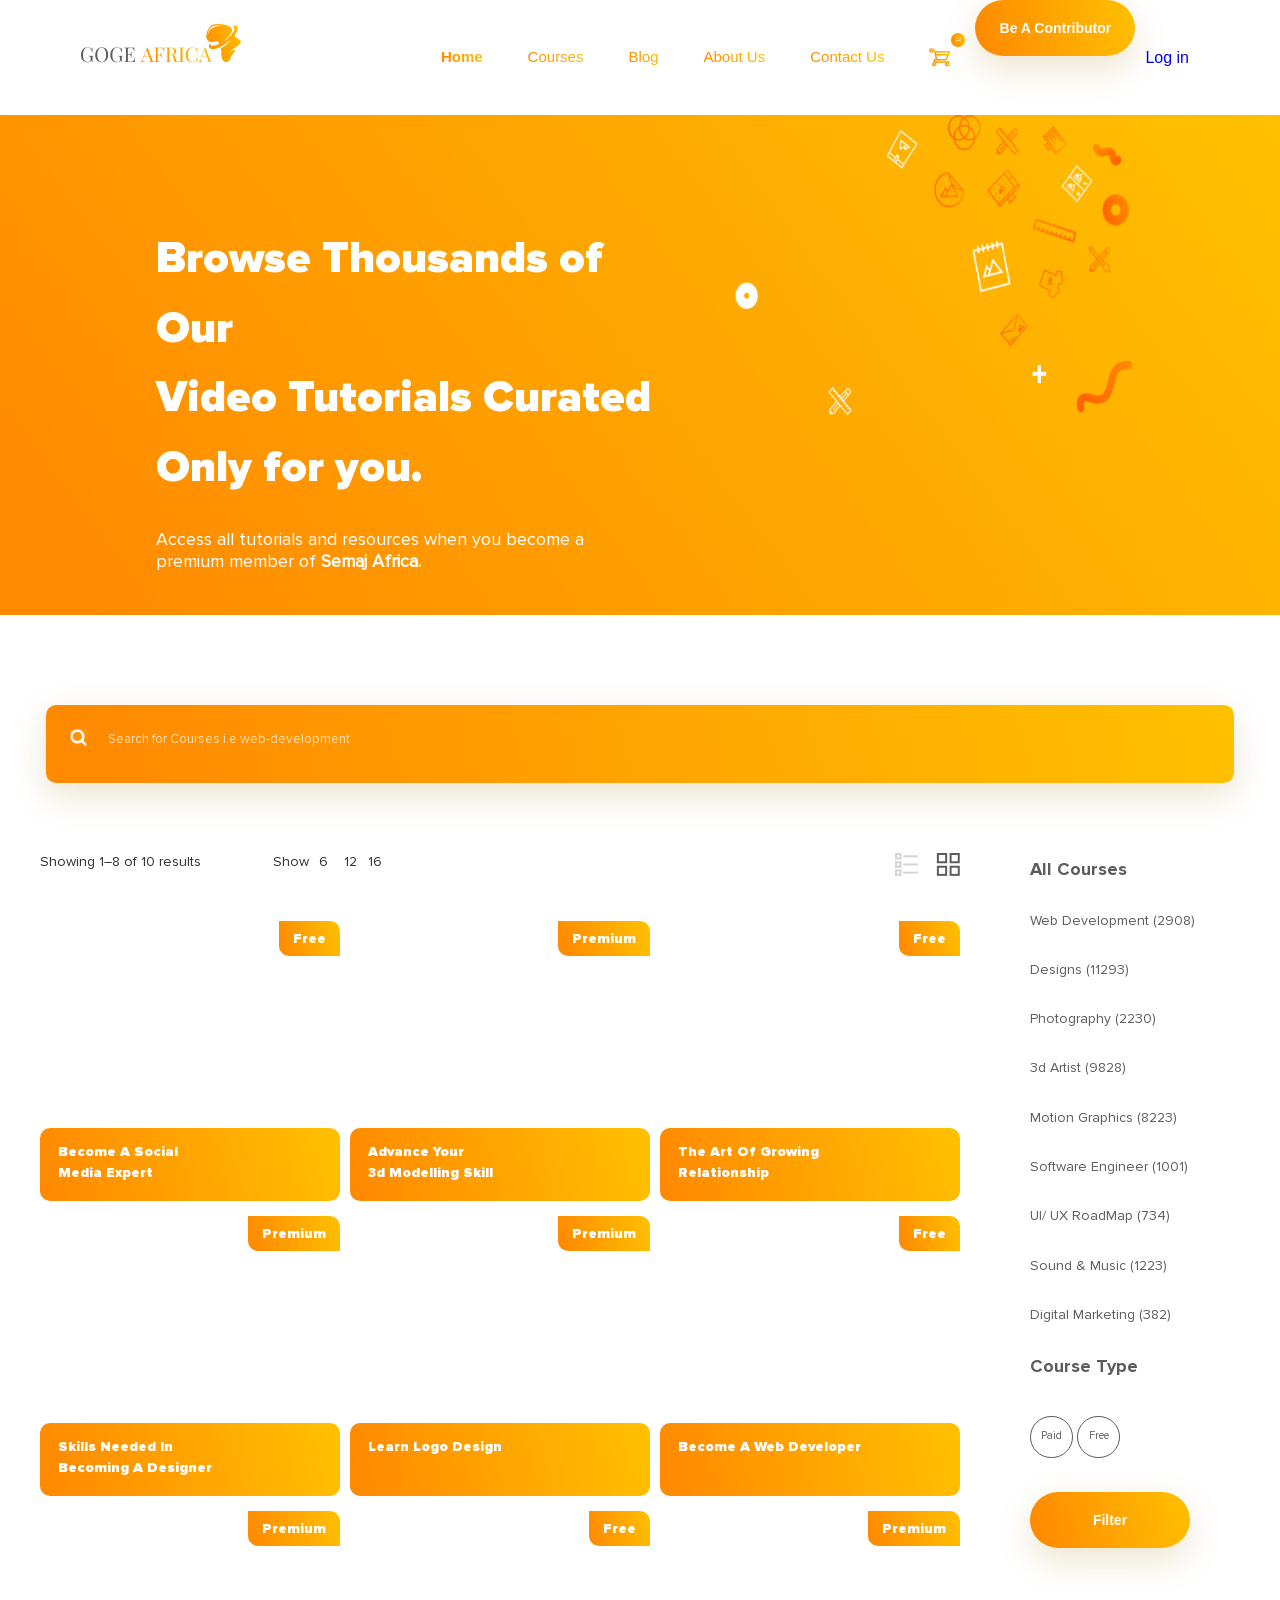
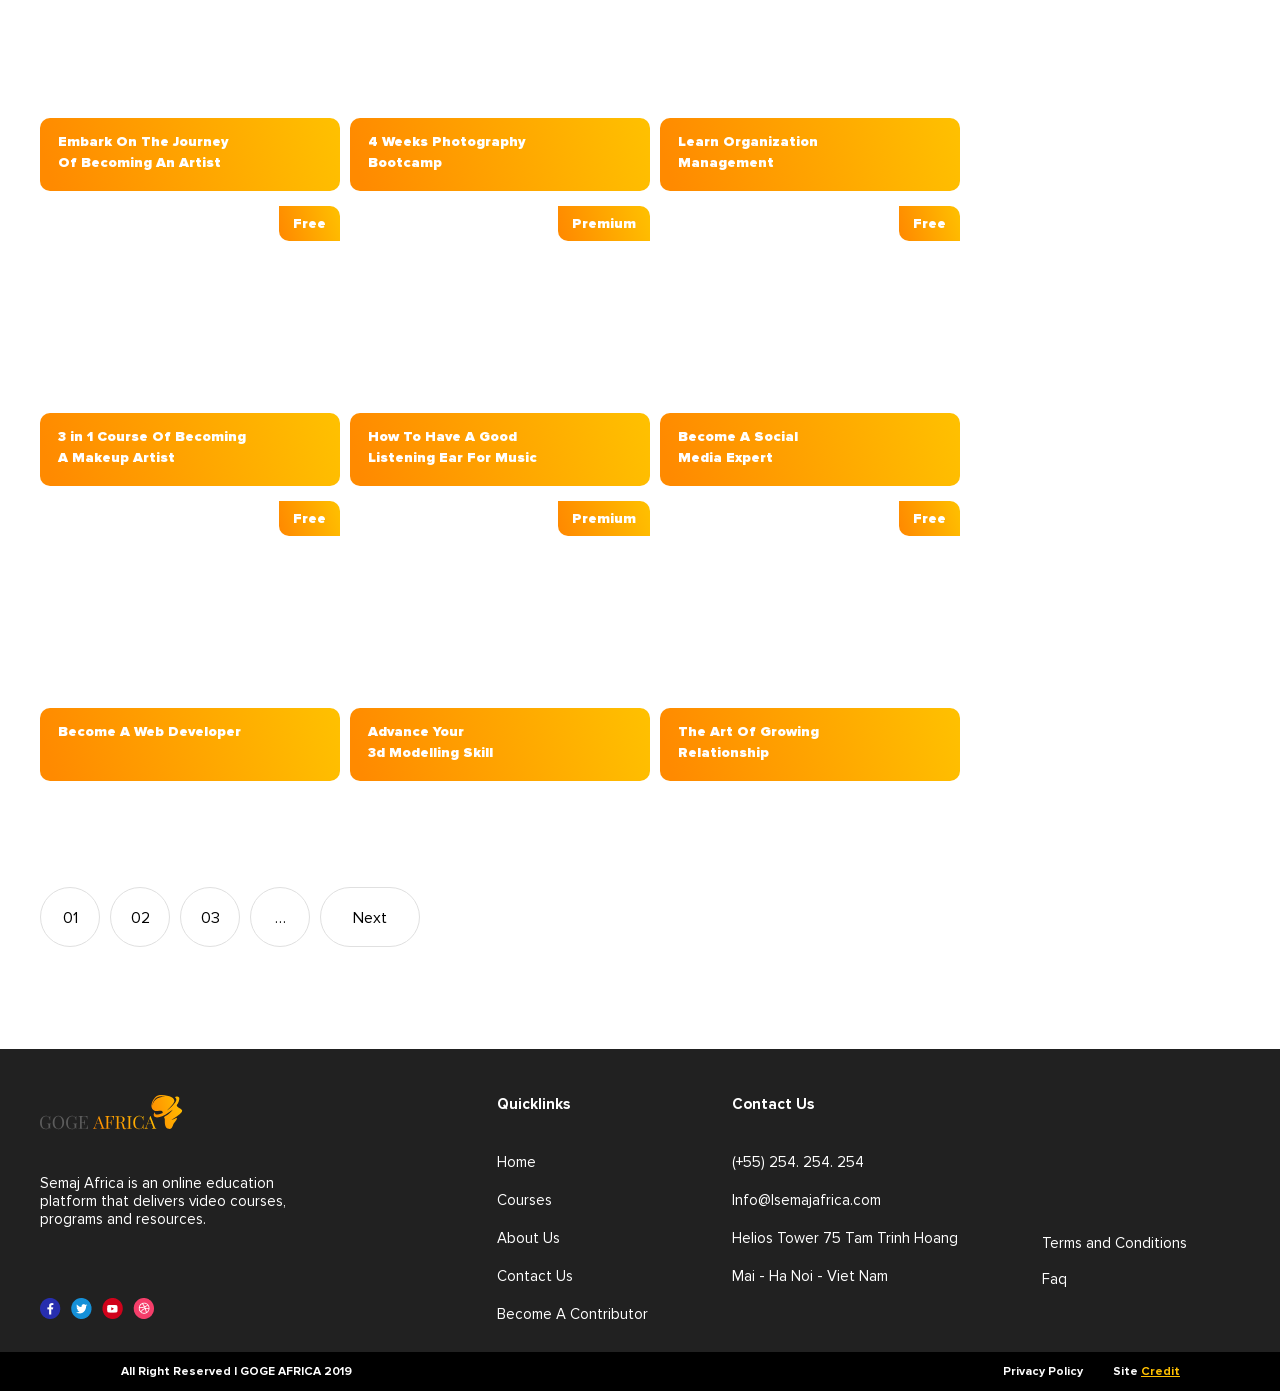
==== index.html @ d9d8ab7c "first commit" ====
<!doctype html>
<html lang="en">
    <head>
        <meta charset="UTF-8" />
        <meta name="viewport" content="width=device-width, initial-scale=1.0" />
        <link rel="stylesheet" href="./styles/style.css" />
        <title>Курсы</title>
    </head>

    <body>
        <header class="header">
            <div class="container">
                <div class="header__inner">
                    <a href="#" class="header__logo">
                        <img src="./img/logo.png" alt="logo" />
                    </a>
                    <div class="header__inner-content">
                        <nav class="nav">
                            <ul class="header__nav">
                                <li class="header__nav-link">
                                    <a target="_blank" href="./Home.html"
                                        >Home</a
                                    >
                                </li>
                                <li class="header__nav-link">
                                    <a target="_blank" href="./Courses.html"
                                        >Courses</a
                                    >
                                </li>
                                <li class="header__nav-link">
                                    <a target="_blank" href="./Blog.html"
                                        >Blog</a
                                    >
                                </li>
                                <li class="header__nav-link">
                                    <a target="_blank" href="./AboutUs.html"
                                        >About Us</a
                                    >
                                </li>
                                <li class="header__nav-link">
                                    <a target="_blank" href="./ContactUs.html"
                                        >Contact Us</a
                                    >
                                </li>
                                <li class="header__nav-link num">
                                    <a target="_blank" href="#"
                                        ><img
                                            src="./img/basket.png"
                                            alt="basket"
                                    /></a>
                                </li>
                            </ul>
                        </nav>
                        <div class="header__inner-content-btns">
                            <button>Be A Contributor</button>
                            <a class="btn" href="./Login.html">Log in</a>
                        </div>
                    </div>
                </div>
            </div>
        </header>

        <main>
            <div class="promo">
                <img src="./img/promo-bg.png" alt="promo" />
                <div class="container">
                    <div class="promo__inner">
                        <h1 class="promo__title">
                            Browse Thousands of Our <br />
                            Video Tutorials Curated <br />
                            Only for you.
                        </h1>
                        <p class="promo__subtitle">
                            Access all tutorials and resources when you become a
                            <br />
                            premium member of <b>Semaj Africa.</b>
                        </p>
                    </div>
                </div>
            </div>

            <div class="form__out">
                <form class="form" action="">
                    <div class="container">
                        <div class="form-inner">
                            <label for="inputField">
                                <input
                                    class="input"
                                    type="text"
                                    name="inputField"
                                    id="inputField"
                                    placeholder="Search for Courses i.e web-development"
                                />
                            </label>
                        </div>
                    </div>
                </form>
            </div>

            <div class="container">
                <div class="wrapper">
                    <div class="wrapper-content">
                        <div class="link-page">
                            <div class="link-page-info">
                                Showing 1–8 of 10 results
                            </div>
                            <div class="link-page-pages">
                                <div>Show</div>
                                <div>6</div>
                                <div>12</div>
                                <div>16</div>
                            </div>
                            <div class="link-page-column">
                                <a href="#"
                                    ><img
                                        src="./img/bullet-list-row.png"
                                        alt="list"
                                /></a>
                                <a href="#"
                                    ><img
                                        src="./img/grid-interface-col.png"
                                        alt="list"
                                /></a>
                            </div>
                        </div>

                        <div class="cards">
                            <div class="card">
                                <div class="card-img"></div>
                                <div class="free">Free</div>
                                <div class="card-title">
                                    Become A Social <br />
                                    Media Expert
                                </div>
                            </div>
                            <div class="card">
                                <div class="card-img"></div>
                                <div class="free">Premium</div>
                                <div class="card-title">
                                    Advance Your <br />
                                    3d Modelling Skill
                                </div>
                            </div>
                            <div class="card">
                                <div class="card-img"></div>
                                <div class="free">Free</div>
                                <div class="card-title">
                                    The Art Of Growing <br />
                                    Relationship
                                </div>
                            </div>

                            <div class="card">
                                <div class="card-img"></div>
                                <div class="free">Premium</div>
                                <div class="card-title">
                                    Skills Needed In <br />
                                    Becoming A Designer
                                </div>
                            </div>
                            <div class="card">
                                <div class="card-img"></div>
                                <div class="free">Premium</div>
                                <div class="card-title">Learn Logo Design</div>
                            </div>
                            <div class="card">
                                <div class="card-img"></div>
                                <div class="free">Free</div>
                                <div class="card-title">
                                    Become A Web Developer
                                </div>
                            </div>

                            <div class="card">
                                <div class="card-img"></div>
                                <div class="free">Premium</div>
                                <div class="card-title">
                                    Embark On The Journey <br />
                                    Of Becoming An Artist
                                </div>
                            </div>
                            <div class="card">
                                <div class="card-img"></div>
                                <div class="free">Free</div>
                                <div class="card-title">
                                    4 Weeks Photography <br />
                                    Bootcamp
                                </div>
                            </div>
                            <div class="card">
                                <div class="card-img"></div>
                                <div class="free">Premium</div>
                                <div class="card-title">
                                    Learn Organization <br />
                                    Management
                                </div>
                            </div>

                            <div class="card">
                                <div class="card-img"></div>
                                <div class="free">Free</div>
                                <div class="card-title">
                                    3 in 1 Course Of Becoming <br />
                                    A Makeup Artist
                                </div>
                            </div>
                            <div class="card">
                                <div class="card-img"></div>
                                <div class="free">Premium</div>
                                <div class="card-title">
                                    How To Have A Good <br />
                                    Listening Ear For Music
                                </div>
                            </div>
                            <div class="card">
                                <div class="card-img"></div>
                                <div class="free">Free</div>
                                <div class="card-title">
                                    Become A Social <br />
                                    Media Expert
                                </div>
                            </div>

                            <div class="card">
                                <div class="card-img"></div>
                                <div class="free">Free</div>
                                <div class="card-title">
                                    Become A Web Developer
                                </div>
                            </div>
                            <div class="card">
                                <div class="card-img"></div>
                                <div class="free">Premium</div>
                                <div class="card-title">
                                    Advance Your <br />
                                    3d Modelling Skill
                                </div>
                            </div>
                            <div class="card">
                                <div class="card-img"></div>
                                <div class="free">Free</div>
                                <div class="card-title">
                                    The Art Of Growing <br />
                                    Relationship
                                </div>
                            </div>
                        </div>
                        <div class="pagination">
                            <button class="pagination-btn">01</button>
                            <button class="pagination-btn">02</button>
                            <button class="pagination-btn">03</button>
                            <button class="pagination-btn">…</button>
                            <button class="pagination-btn">Next</button>
                        </div>
                    </div>

                    <div class="aside">
                        <div class="aside__text">All Courses</div>
                        <a href="#" class="aside__text"
                            >Web Development (2908)</a
                        >
                        <a href="#" class="aside__text">Designs (11293)</a>
                        <a href="#" class="aside__text">Photography (2230)</a>
                        <a href="#" class="aside__text">3d Artist (9828)</a>
                        <a href="#" class="aside__text"
                            >Motion Graphics (8223)</a
                        >
                        <a href="#" class="aside__text"
                            >Software Engineer (1001)</a
                        >
                        <a href="#" class="aside__text">UI/ UX RoadMap (734)</a>
                        <a href="#" class="aside__text">Sound & Music (1223)</a>
                        <a href="#" class="aside__text"
                            >Digital Marketing (382)</a
                        >
                        <div class="aside__text">Course Type</div>
                        <div class="aside__text">
                            <button>Paid</button>
                            <button>Free</button>
                        </div>
                        <div class="aside__text">
                            <button>Filter</button>
                        </div>
                    </div>
                </div>
            </div>
        </main>

        <footer class="footer">
            <div class="container">
                <div class="footer__inner">
                    <ul class="footer__col">
                        <li>
                            <a href="#"
                                ><img src="./img/Logo.svg" alt="logo"
                            /></a>
                        </li>
                        <li>
                            <p>
                                Semaj Africa is an online education platform
                                that delivers video courses, programs and
                                resources.
                            </p>
                        </li>
                        <li class="footer__media">
                            <a href="#"
                                ><img src="./img/facebook.png" alt="facebook"
                            /></a>
                            <a href="#"
                                ><img src="./img/twitter.png" alt="twitter"
                            /></a>
                            <a href="#"
                                ><img src="./img/youtube.png" alt="youtube"
                            /></a>
                            <a href="#"
                                ><img src="./img/browser.png" alt="browser"
                            /></a>
                        </li>
                    </ul>

                    <ul class="footer__col">
                        <li>Quicklinks</li>
                        <li><a href="#">Home</a></li>
                        <li><a href="#">Courses</a></li>
                        <li><a href="#">About Us</a></li>
                        <li><a href="#">Contact Us</a></li>
                        <li><a href="#">Become A Contributor</a></li>
                    </ul>
                    <ul class="footer__col">
                        <li>Contact Us</li>
                        <li>
                            <a href="tel:+55254254254">(+55) 254. 254. 254</a>
                        </li>
                        <li>
                            <a href="mailto:Info@lsemajafrica.com"
                                >Info@lsemajafrica.com</a
                            >
                        </li>
                        <li><a href="#">Helios Tower 75 Tam Trinh Hoang</a></li>
                        <li><a href="#">Mai - Ha Noi - Viet Nam</a></li>
                    </ul>
                    <ul class="footer__col">
                        <a href="#">Terms and Conditions</a>
                        <br />
                        <a href="#">Faq</a>
                    </ul>
                </div>
            </div>
        </footer>
        <div class="footer__down">
            <div class="container">
                <div class="footer__down-inner">
                    <p>All Right Reserved | GOGE AFRICA 2019</p>
                    <div class="footer__down-right">
                        <p>Privacy Policy</p>
                        <p>Site <span>Credit</span></p>
                    </div>
                </div>
            </div>
        </div>
    </body>
</html>
---- styles/style.css ----
@font-face {
  font-family: ProximaNova-Black;
  src: url("../font/ProximaNova-Black.ttf");
}
@font-face {
  font-family: ProximaNova-Blacklt;
  src: url("../font/ProximaNova-Blacklt.ttf");
}
@font-face {
  font-family: ProximaNova-Bold;
  src: url("../font/ProximaNova-Bold.ttf");
}
@font-face {
  font-family: ProximaNova-Boldlt;
  src: url("../font/ProximaNova-Boldlt.ttf");
}
@font-face {
  font-family: ProximaNova-Extrabld;
  src: url("../font/ProximaNova-Extrabld.ttf");
}
@font-face {
  font-family: ProximaNova-Extrabldlt;
  src: url("../font/ProximaNova-Extrabldlt.ttf");
}
@font-face {
  font-family: ProximaNova-Light;
  src: url("../font/ProximaNova-Light.ttf");
}
@font-face {
  font-family: ProximaNova-Lightlt;
  src: url("../font/ProximaNova-Lightlt.ttf");
}
@font-face {
  font-family: ProximaNova-Regular;
  src: url("../font/ProximaNova-Regular.ttf");
}
@font-face {
  font-family: ProximaNova-Regularlt;
  src: url("../font/ProximaNova-Regularlt.ttf");
}
@font-face {
  font-family: ProximaNova-Semibold;
  src: url("../font/ProximaNova-Semibold.ttf");
}
@font-face {
  font-family: ProximaNova-Semiboldlt;
  src: url("../font/ProximaNova-Semiboldlt.ttf");
}
@font-face {
  font-family: ProximaNovaT-Thin;
  src: url("../font/ProximaNovaT-Thin.ttf");
}
@font-face {
  font-family: ProximaNovaT-Thinlt;
  src: url("../font/ProximaNova-Thinlt.ttf");
}
* {
  box-sizing: border-box;
  text-decoration: none;
  list-style: none;
  margin: 0;
  padding: 0;
}

button {
  padding: 0;
  border: none;
  font: inherit;
  color: inherit;
  background-color: transparent;
  cursor: pointer;
}

.container {
  max-width: 1200px;
  margin: 0 auto;
}

.auth-page {
  font-family: ProximaNova-Regular, Arial, sans-serif;
  min-height: 100vh;
  display: grid;
  place-items: center;
  padding: 48px 16px;
  background: linear-gradient(180deg, rgba(255, 192, 0, 0.1), rgba(255, 138, 0, 0.06));
}

.auth-card {
  width: 100%;
  max-width: 420px;
  background: #fff;
  border-radius: 18px;
  padding: 26px 24px 22px;
  border: 1px solid rgba(17, 24, 39, 0.08);
  box-shadow: 0 18px 55px rgba(0, 0, 0, 0.1);
  position: relative;
  overflow: hidden;
}
.auth-card::before {
  content: "";
  position: absolute;
  left: 0;
  top: 0;
  width: 100%;
  height: 6px;
  background: linear-gradient(254deg, #FFC000 1.55%, #FF8A00 95.8%);
}

.auth-brand {
  display: inline-flex;
  margin-bottom: 14px;
}
.auth-brand img {
  height: 34px;
  width: auto;
}

.auth-title {
  font-family: ProximaNova-Black, Arial, sans-serif;
  margin: 0 0 6px;
  font-size: 26px;
  font-weight: 800;
  color: #111827;
}

.auth-subtitle {
  margin: 0 0 18px;
  font-size: 14px;
  line-height: 1.5;
  color: rgba(17, 24, 39, 0.72);
}

.auth-form {
  display: flex;
  flex-direction: column;
  gap: 12px;
}

.auth-label {
  font-family: ProximaNova-Semibold, Arial, sans-serif;
  display: flex;
  flex-direction: column;
  gap: 6px;
  font-size: 13px;
  font-weight: 700;
  color: #111827;
}

.auth-input {
  height: 44px;
  border-radius: 12px;
  border: 1px solid rgba(17, 24, 39, 0.14);
  padding: 0 14px;
  font-size: 14px;
  outline: none;
  background: #fff;
  transition: box-shadow 0.2s ease, border-color 0.2s ease;
}
.auth-input:focus {
  border-color: rgba(255, 138, 0, 0.65);
  box-shadow: 0 0 0 4px rgba(255, 138, 0, 0.18);
}

.auth-row {
  display: flex;
  justify-content: space-between;
  align-items: center;
  gap: 12px;
  margin-top: 2px;
}

.auth-check {
  display: inline-flex;
  align-items: center;
  gap: 10px;
  font-size: 13px;
  font-weight: 600;
  color: rgba(17, 24, 39, 0.75);
}
.auth-check input {
  width: 16px;
  height: 16px;
  accent-color: #FF8A00;
}

.auth-check--stack {
  align-items: flex-start;
}

.auth-link {
  color: #FF8A00;
  text-decoration: none;
  font-weight: 800;
}
.auth-link:hover {
  text-decoration: underline;
}

.auth-btn {
  font-family: ProximaNova-Bold, Arial, sans-serif;
  height: 44px;
  border: none;
  border-radius: 12px;
  cursor: pointer;
  font-weight: 900;
  font-size: 14px;
  color: #1a1a1a;
  background: linear-gradient(254deg, #FFC000 1.55%, #FF8A00 95.8%);
  transition: transform 0.08s ease, filter 0.2s ease, opacity 0.2s ease;
  margin-top: 6px;
}
.auth-btn:hover {
  filter: saturate(1.05);
  opacity: 0.96;
}
.auth-btn:active {
  transform: translateY(1px);
}

.auth-bottom {
  margin: 6px 0 0;
  font-size: 13px;
  color: rgba(17, 24, 39, 0.75);
}

.auth-grid {
  display: grid;
  grid-template-columns: 1fr 1fr;
  gap: 10px;
}

@media (max-width: 420px) {
  .auth-card {
    padding: 22px 18px 18px;
  }
  .auth-grid {
    grid-template-columns: 1fr;
  }
}
.header {
  font-family: Roboto, sans-serif;
  padding: 0 91px 0 81px;
  height: 115px;
  line-height: 115px;
}
.header .header__inner {
  display: flex;
  justify-content: space-between;
}

.header__inner-content {
  display: flex;
  align-items: center;
}
.header__inner-content .header__inner-content-btns {
  display: flex;
  gap: 10px;
  margin-left: 24px;
}
.header__inner-content .header__inner-content-btns button {
  font-size: 14px;
  font-weight: 700;
  color: #fff;
  width: 160px;
  height: 56px;
  line-height: 56px;
  border-radius: 100px;
  background: linear-gradient(254deg, #FFC000 1.55%, #FF8A00 95.8%);
  box-shadow: 0px 12px 35px 0px rgba(160, 121, 0, 0.2);
}

.header__nav {
  display: flex;
  gap: 45px;
}
.header__nav img {
  vertical-align: middle;
}
.header__nav .header__nav-link {
  font-family: Roboto, sans-serif;
  font-size: 15px;
  font-style: normal;
  font-weight: 400;
  line-height: normal;
  background-clip: text;
}
.header__nav .header__nav-link:first-child {
  font-weight: 700;
}
.header__nav li a {
  position: relative;
  background: linear-gradient(254deg, #FFC000 1.55%, #FF8A00 95.8%);
  background-clip: text;
  -webkit-background-clip: text;
  -webkit-text-fill-color: transparent;
}
.header__nav li a:hover::after {
  content: " ";
  position: absolute;
  top: 20px;
  left: 50%;
  transform: translate(-50%, -50%);
  width: 22px;
  height: 3px;
  border-radius: 3px;
  background: linear-gradient(254deg, #FFC000 1.55%, #FF8A00 95.8%);
}
.header__nav .num {
  position: relative;
  font-size: 5px;
  text-align: center;
  line-height: 13.538px;
  color: white;
}
.header__nav .num::after {
  background: linear-gradient(254deg, #FFC000 1.55%, #FF8A00 95.8%);
  bottom: 20px;
  position: absolute;
  content: "12";
  border-radius: 50%;
  width: 13.538px;
  height: 13.538px;
}

.promo {
  color: white;
  padding: 109px 0 0 156px;
  position: relative;
  height: 500px;
  width: 100%;
}
.promo .promo__inner {
  position: absolute;
}
.promo img {
  position: absolute;
  top: 0;
  left: 0;
  width: 100%;
  height: 100%;
}

.promo__title {
  font-family: ProximaNova-Black;
  max-width: 534px;
  font-size: 44px;
  font-style: normal;
  line-height: 158.34%;
  margin-bottom: 26px;
}

.promo__subtitle {
  font-family: ProximaNova-Regular;
  max-width: 444px;
  font-size: 18px;
  font-style: normal;
}

input::placeholder {
  color: #fff;
  opacity: 0.7;
}

.form {
  margin: 90px 0 70px 0;
  background: 254deg, #FFC000 1.55%, #FF8A00 95.8%;
}
.form .input {
  background: linear-gradient(254deg, #FFC000 1.55%, #FF8A00 95.8%);
}
.form input {
  color: #fff;
  position: relative;
  padding: 24px 0 34px 62px;
  font-family: ProximaNova-Regular;
  width: 1188px;
  height: 78px;
  border-radius: 10px;
  box-shadow: 0px 12px 35px 0px rgba(160, 121, 0, 0.2);
  border: transparent;
}

.form__out {
  text-align: center;
}

.form-inner {
  position: relative;
}
.form-inner::before {
  position: absolute;
  top: 30.2%;
  left: 2.5%;
  z-index: 2;
  content: " ";
  background-image: url("../img/search.png");
  background-repeat: no-repeat;
  background-size: cover;
  width: 17px;
  height: 17px;
}

.wrapper {
  display: grid;
  grid-template-columns: repeat(2, 1fr);
  grid-template-rows: auto;
  gap: 70px;
}
.wrapper .wrapper-content {
  max-width: 930px;
  display: grid;
  gap: 47px;
}
.wrapper .wrapper-content .link-page {
  font-family: ProximaNova-Regular;
  color: #2F2F2F;
  font-size: 14px;
  width: 100%;
  height: 21px;
  display: grid;
  grid-template-columns: 180px 120px auto;
  grid-template-rows: auto;
  gap: 53px;
}
.wrapper .wrapper-content .link-page > div:last-child {
  text-align: right;
}
.wrapper .wrapper-content .link-page .link-page-pages {
  display: grid;
  grid-template-columns: repeat(4, 1fr);
  grid-template-rows: auto;
}
.wrapper .wrapper-content .link-page .link-page-pages > div:first-child {
  margin-right: 10px;
}
.wrapper .wrapper-content .link-page .link-page-column img:last-child {
  margin-left: 14px;
}

.cards {
  display: grid;
  justify-items: center;
  grid-template-columns: repeat(3, 1fr);
  grid-template-rows: repeat(5, 1fr);
  gap: 15px 10px;
}
.cards .card {
  font-family: ProximaNova-Black;
  font-size: 14px;
  line-height: 152.344%;
  position: relative;
  width: 300px;
  height: 280px;
  color: white;
  border-radius: 10px;
}
.cards .card .card-img {
  position: absolute;
  background-image: url("https://i.pinimg.com/564x/5a/20/7e/5a207eb1e7e8e0052c6f0fdd5d8ca5d0.jpg");
  width: 100%;
  height: 100%;
  background-position: center;
  background-repeat: no-repeat;
  background-size: cover;
  border-radius: 10px;
}
.cards .card .free {
  position: absolute;
  right: 0;
  background: linear-gradient(254deg, #FFC000 1.55%, #FF8A00 95.8%);
  border-top-right-radius: 10px;
  border-bottom-left-radius: 10px;
  text-align: center;
  padding: 7px 14px;
}
.cards .card .card-title {
  position: absolute;
  bottom: 0;
  padding: 13px 18px 30px;
  border-radius: 10px;
  height: 73px;
  width: 100%;
  background: linear-gradient(254deg, #FFC000 1.55%, #FF8A00 95.8%);
}

.pagination {
  font-family: ProximaNova-Regular;
  display: grid;
  grid-template-columns: 60px 60px 60px 60px 100px;
  grid-template-rows: auto;
  gap: 10px;
  margin-top: 59px;
}
.pagination .pagination-btn {
  width: 60px;
  height: 60px;
  line-height: 60px;
  text-align: center;
  border-radius: 100px;
  border: 1px solid #E0E0E0;
  background-color: linear-gradient(254deg, #FFC000 1.55%, #FF8A00 95.8%);
}
.pagination .pagination-btn:last-child {
  width: 100px;
}
.pagination .pagination-btn:hover {
  background: linear-gradient(254deg, #FFC000 1.55%, #FF8A00 95.8%);
  color: #fff;
}

.aside {
  margin-top: 7px;
  display: grid;
  grid-template-columns: auto;
  grid-template-rows: repeat(13, fr);
  gap: 23px;
  height: 700px;
}
.aside .aside__text {
  color: #5C5C5C;
  font-family: ProximaNova-Regular;
  font-size: 14px;
  font-style: normal;
  line-height: 105.469%;
}
.aside .aside__text:nth-child(1), .aside .aside__text:nth-child(11) {
  font-family: ProximaNova-Bold;
  font-size: 18px;
}
.aside .aside__text:nth-child(11) {
  margin-bottom: 5px;
}
.aside .aside__text:nth-child(12) button {
  font-size: 11px;
  text-align: center;
  width: 43px;
  height: 42px;
  border: 1px solid #5C5C5C;
  border-radius: 100px;
}
.aside .aside__text:last-child button {
  color: #FFFEFC;
  font-family: Roboto, sans-serif;
  font-weight: 700;
  font-size: 14px;
  width: 160px;
  height: 56px;
  border-radius: 100px;
  background: linear-gradient(254deg, #FFC000 1.55%, #FF8A00 95.8%);
  box-shadow: 0px 12px 35px 0px rgba(160, 121, 0, 0.2);
}

.footer {
  margin-top: 102px;
  padding: 46px 0 29px;
  background-color: #212121;
  color: #FFF;
  font-family: ProximaNova-Regular;
  font-size: 15px;
  line-height: 175.781%;
}
.footer a {
  color: #FFF;
}
.footer .footer__inner {
  display: flex;
  gap: 84px;
}
.footer .footer__inner ul:first-child {
  margin-right: 108px;
}
.footer .footer__inner .footer__col {
  max-width: 265px;
  line-height: normal;
}
.footer .footer__inner .footer__col li:first-child {
  font-family: ProximaNova-Bold;
  margin-bottom: 40px;
}
.footer .footer__inner .footer__col li:nth-child(2), .footer .footer__inner .footer__col li:nth-child(3), .footer .footer__inner .footer__col li:nth-child(4), .footer .footer__inner .footer__col li:nth-child(5), .footer .footer__inner .footer__col li:nth-child(6) {
  margin-top: 20px;
}
.footer .footer__inner .footer__col:last-child {
  display: flex;
  flex-direction: column;
  justify-content: end;
  margin-bottom: 35px;
}
.footer .footer__inner .footer__col .footer__media {
  display: flex;
  gap: 10px;
}
.footer .footer__inner .footer__col .footer__media img {
  margin-top: 50px;
}

.footer__down {
  padding: 0 100px 0 121px;
  background-color: #000;
  height: 39px;
  line-height: 39px;
  color: white;
  font-family: ProximaNova-Bold;
  font-size: 12px;
}
.footer__down .footer__down-inner {
  display: flex;
  justify-content: space-between;
}
.footer__down .footer__down-inner .footer__down-right {
  display: flex;
  gap: 30px;
}
.footer__down .footer__down-inner .footer__down-right span {
  color: #FFC000;
  text-decoration-line: underline;
}

@media (min-width: 320px) and (max-width: 650px) {
  .header {
    height: fit-content;
  }
  .header__inner {
    flex-wrap: wrap;
    height: 100%;
  }
  .header__logo {
    margin: 0 auto;
  }
  .header__inner-content {
    margin: 0 auto;
    flex-direction: column;
    justify-content: center;
  }
  .header__nav {
    flex-direction: column;
    text-align: center;
    gap: 20px;
  }
  .header__inner-content-btns {
    margin: 10px 0;
    flex-wrap: wrap;
    margin-left: 0 !important;
    justify-content: center;
  }
  .promo {
    padding: 120px 0 0 50px;
  }
  .promo__title {
    font-size: 20px;
  }
  .promo__subtitle {
    font-size: 10px;
  }
  .form input {
    width: 95% !important;
    padding: 24px 0 34px 10%;
  }
  .form-inner::after {
    width: 70% !important;
  }
  .form-inner::before {
    left: 6.5%;
  }
  .wrapper {
    gap: 70px 0 20px 0;
    grid-template-columns: auto;
    grid-template-rows: auto;
  }
  .link-page {
    grid-template-columns: 1fr !important;
    grid-template-rows: repeat(3, 1fr) !important;
    gap: 0 !important;
  }
  .link-page-info {
    text-align: center;
  }
  .wrapper {
    height: fit-content;
  }
  .wrapper .wrapper-content .link-page > div:last-child {
    text-align: center;
  }
  .link-page-pages {
    grid-template-columns: repeat(4, 1fr);
    grid-template-rows: auto;
  }
  .link-page-pages div {
    margin-top: 10px;
    text-align: center;
  }
  .link-page-pages img {
    text-align: left;
    text-align: center !important;
    margin: 0 auto !important;
  }
  .cards {
    margin-top: 20px;
    grid-template-columns: 1fr;
    grid-template-rows: auto;
  }
  .pagination {
    margin-top: 20px;
    grid-template-columns: 40px 40px 40px 40px 80px !important;
    grid-template-rows: auto;
    justify-content: center !important;
  }
  .pagination .pagination-btn {
    width: 40px !important;
    height: 40px !important;
    line-height: 40px !important;
  }
  .pagination .pagination-btn:last-child {
    width: 60px !important;
  }
  .aside {
    height: fit-content;
    justify-content: center;
  }
  .aside .aside__text {
    text-align: center;
  }
  .footer {
    height: fit-content !important;
    margin-top: 30px;
  }
  .footer__inner {
    gap: 30px !important;
    flex-wrap: wrap;
    justify-content: center;
  }
  .footer__col {
    text-align: center;
    margin: 0 !important;
    gap: 10px !important;
  }
  .footer__col:last-child {
    margin-bottom: 0 !important;
  }
  .footer__media {
    justify-content: center;
  }
  .footer__down {
    padding: 0 !important;
  }
  .footer__down .footer__down-inner {
    font-size: 8px;
    justify-content: space-around;
  }
  .footer__down .footer__down-inner .footer__down-right {
    gap: 10px;
  }
}
@media (max-width: 1000px) and (min-width: 650px) {
  .header {
    height: fit-content;
  }
  .header__inner {
    flex-direction: column;
    height: 100%;
  }
  .header__logo {
    margin: 0 auto;
  }
  .nav ul {
    display: flex;
    gap: 60px;
    flex-direction: row;
  }
  .nav li {
    height: 100%;
  }
  .header__inner-content {
    gap: 20px;
    margin: 0 auto;
    flex-direction: column;
    justify-content: center;
  }
  .header__nav {
    flex-direction: column;
    text-align: center;
  }
  .header__inner-content-btns {
    margin: 10px 0;
    flex-wrap: wrap;
    margin-left: 0 !important;
    justify-content: center;
  }
  .promo__title {
    font-size: 34px;
  }
  .form input {
    width: 95% !important;
  }
  .form-inner::after {
    width: 70% !important;
  }
  .form-inner::before {
    left: 5.5%;
  }
  .wrapper {
    gap: 70px 0 20px 0;
    grid-template-columns: auto;
    grid-template-rows: auto;
  }
  .link-page {
    grid-template-columns: 1fr !important;
    grid-template-rows: repeat(3, 1fr) !important;
    gap: 0 !important;
  }
  .link-page-info {
    text-align: center;
  }
  .link-page-column img:last-child {
    margin-left: 14px;
  }
  .wrapper {
    height: fit-content;
  }
  .wrapper .wrapper-content .link-page > div:last-child {
    text-align: center;
  }
  .link-page-pages {
    grid-template-columns: repeat(4, 1fr);
    grid-template-rows: auto;
  }
  .link-page-pages div {
    margin-top: 10px;
    text-align: center;
  }
  .link-page-column {
    text-align: center;
  }
  .link-page-column img {
    text-align: left;
    text-align: center !important;
    margin: 0 auto !important;
  }
  .cards {
    margin-top: 20px;
    grid-template-columns: 1fr 1fr;
    grid-template-rows: auto;
  }
  .pagination {
    margin-top: 20px;
    grid-template-columns: 40px 40px 40px 40px 80px !important;
    grid-template-rows: auto;
    justify-content: center !important;
  }
  .pagination .pagination-btn {
    width: 40px !important;
    height: 40px !important;
    line-height: 40px !important;
  }
  .pagination .pagination-btn:last-child {
    width: 60px !important;
  }
  .aside {
    height: fit-content;
    justify-content: center;
  }
  .aside .aside__text {
    text-align: center;
  }
  .footer {
    height: fit-content !important;
    margin-top: 30px;
  }
  .footer__inner {
    gap: 30px !important;
    flex-wrap: wrap;
    justify-content: center;
  }
  .footer__col {
    text-align: center;
    margin: 0 !important;
    gap: 10px !important;
  }
  .footer__col:last-child {
    margin-bottom: 0 !important;
  }
  .footer__media {
    justify-content: center;
  }
  .footer__down {
    padding: 0 !important;
  }
  .footer__down .footer__down-inner {
    font-size: 8px;
    justify-content: space-around;
  }
  .footer__down .footer__down-inner .footer__down-right {
    gap: 10px;
  }
}
@media (max-width: 1200px) and (min-width: 1000px) {
  .container {
    margin: 0 auto;
    width: 90%;
  }
  .header {
    margin: 0 auto;
    height: fit-content;
    padding: 0 !important;
  }
  .header__inner {
    height: 100%;
  }
  .header__inner-content-btns {
    margin: 10px 0;
    margin-left: 0 !important;
    flex-wrap: wrap;
    justify-content: end;
  }
  .header__inner-content-btns button {
    width: 130px !important;
  }
  .nav {
    margin-right: 20px;
  }
  .header__nav {
    gap: 20px;
    margin-left: 10px;
  }
  .promo {
    padding: 120px 0 0 20px;
  }
  .form input {
    width: 95% !important;
  }
  .form-inner::after {
    width: 70% !important;
  }
  .form-inner::before {
    left: 5.5%;
  }
  .wrapper {
    gap: 70px 0 20px 0;
    grid-template-columns: auto;
    grid-template-rows: auto;
    gap: 0 !important;
  }
  .link-page-info {
    text-align: center;
  }
  .wrapper {
    height: fit-content;
    grid-template-columns: repeat(2, 1fr);
    grid-template-rows: auto;
    justify-content: space-between;
  }
  .wrapper .wrapper-content {
    margin: 0 auto !important;
  }
  .link-page-pages {
    grid-template-columns: repeat(4, 1fr);
    grid-template-rows: auto;
  }
  .link-page-pages img {
    text-align: left;
    text-align: center !important;
    margin: 0 auto !important;
  }
  .cards {
    margin-top: 20px;
    grid-template-columns: 1fr 1fr 1fr;
    grid-template-rows: auto;
  }
  .cards .card {
    width: 240px;
    height: 220px;
  }
  .pagination {
    margin-top: 20px;
    grid-template-columns: 40px 40px 40px 40px 80px !important;
    grid-template-rows: auto;
  }
  .pagination .pagination-btn {
    width: 40px !important;
    height: 40px !important;
    line-height: 40px !important;
  }
  .pagination .pagination-btn:last-child {
    width: 60px !important;
  }
  .aside {
    text-align: center;
    margin-top: 7px;
    display: grid;
    grid-template-columns: auto;
    grid-template-rows: repeat(13, fr);
    gap: 23px;
    height: 700px;
  }
  .aside__text {
    color: #5C5C5C;
    font-family: ProximaNova-Regular;
    font-size: 14px;
    font-style: normal;
    line-height: 105.469%;
  }
  .aside__text:nth-child(1), .aside__text:nth-child(11) {
    font-family: ProximaNova-Bold;
    font-size: 18px;
  }
  .aside__text:nth-child(11) {
    margin-bottom: 5px;
  }
  .aside__text:nth-child(12) button {
    font-size: 11px;
    text-align: center;
    width: 43px;
    height: 42px;
    border: 1px solid #5C5C5C;
    border-radius: 100px;
  }
  .aside__text:last-child button {
    color: #FFFEFC;
    font-family: Roboto, sans-serif;
    font-weight: 700;
    font-size: 14px;
    width: 160px;
    height: 56px;
    border-radius: 100px;
    background: linear-gradient(254deg, #FFC000 1.55%, #FF8A00 95.8%);
    box-shadow: 0px 12px 35px 0px rgba(160, 121, 0, 0.2);
  }
  .footer {
    height: fit-content !important;
    margin-top: 30px;
  }
  .footer__inner {
    flex-wrap: wrap;
    justify-content: center;
  }
  .footer__col {
    text-align: center;
    margin: 0 !important;
    gap: 10px !important;
  }
  .footer__col:last-child {
    margin-bottom: 0 !important;
  }
  .footer__media {
    justify-content: center;
  }
  .footer__down {
    padding: 0 !important;
  }
  .footer__down .footer__down-inner {
    font-size: 8px;
    justify-content: space-around;
  }
  .footer__down .footer__down-inner .footer__down-right {
    gap: 10px;
  }
}
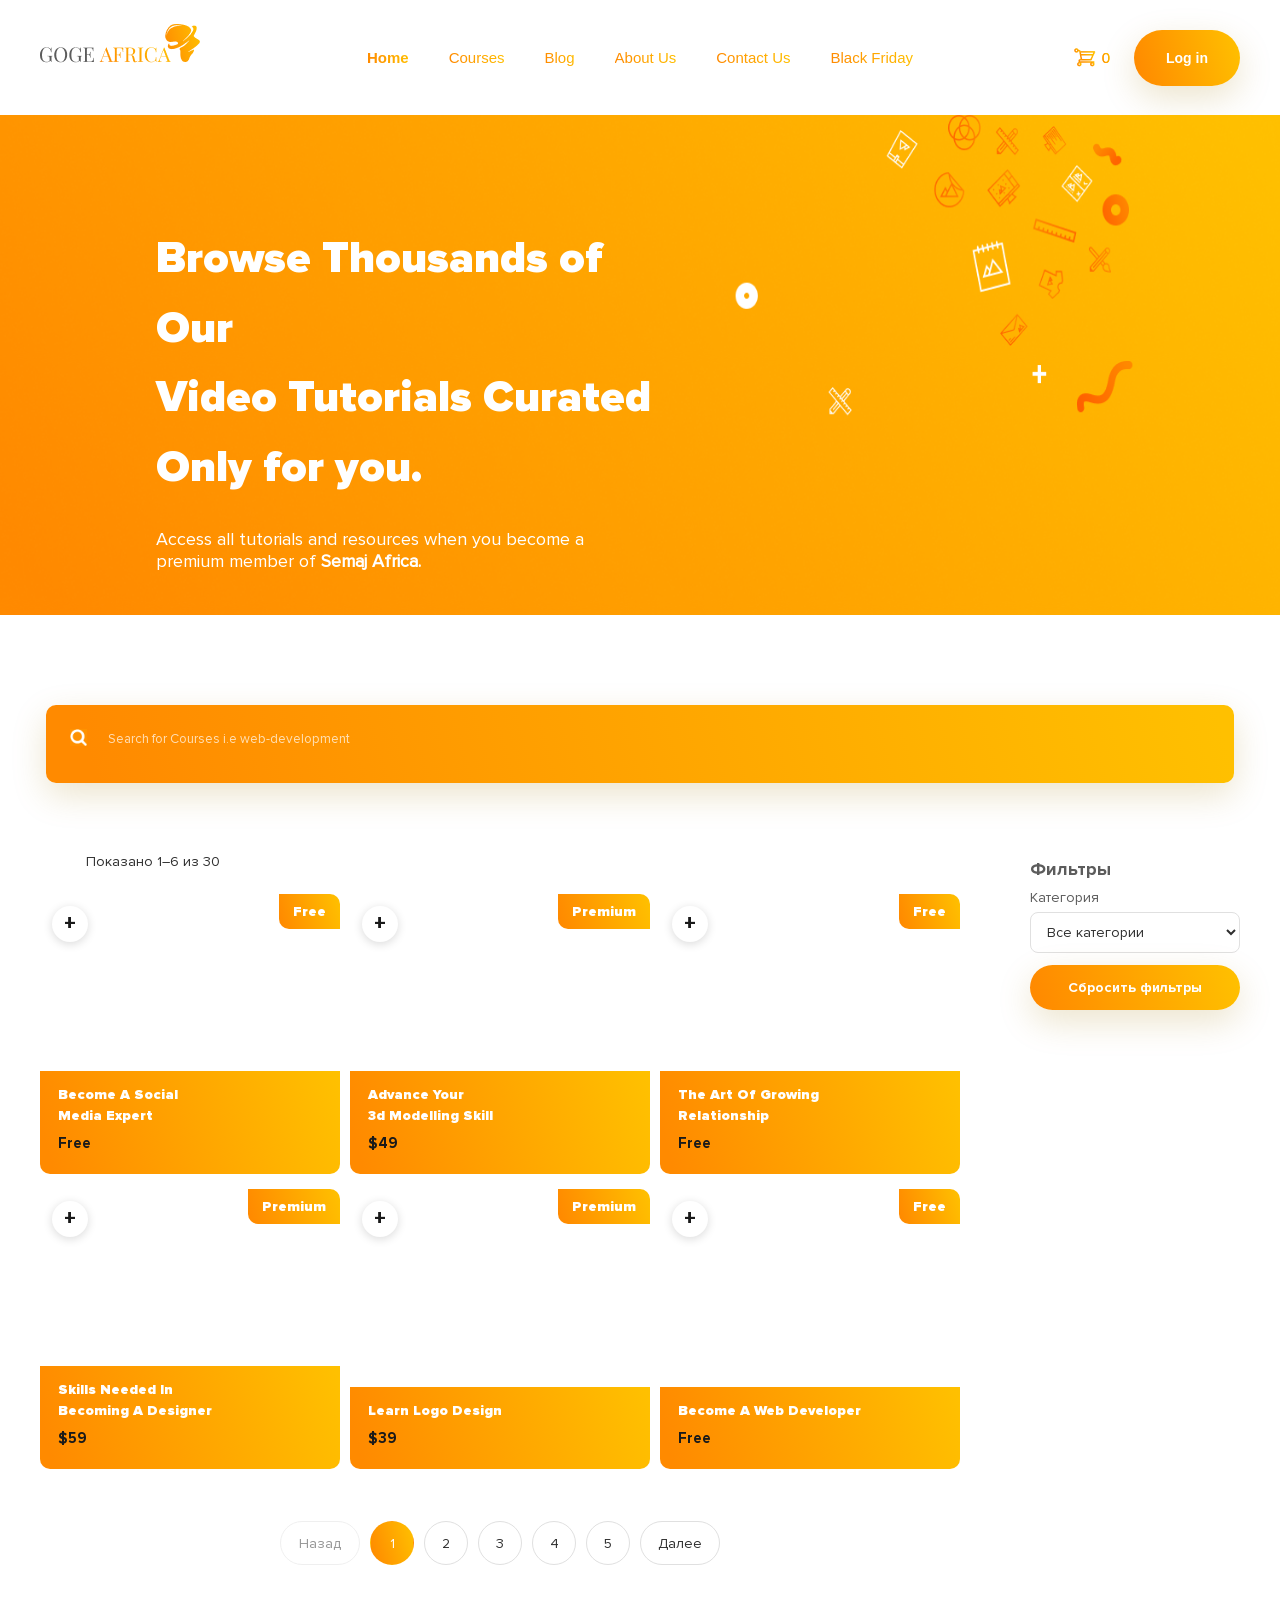
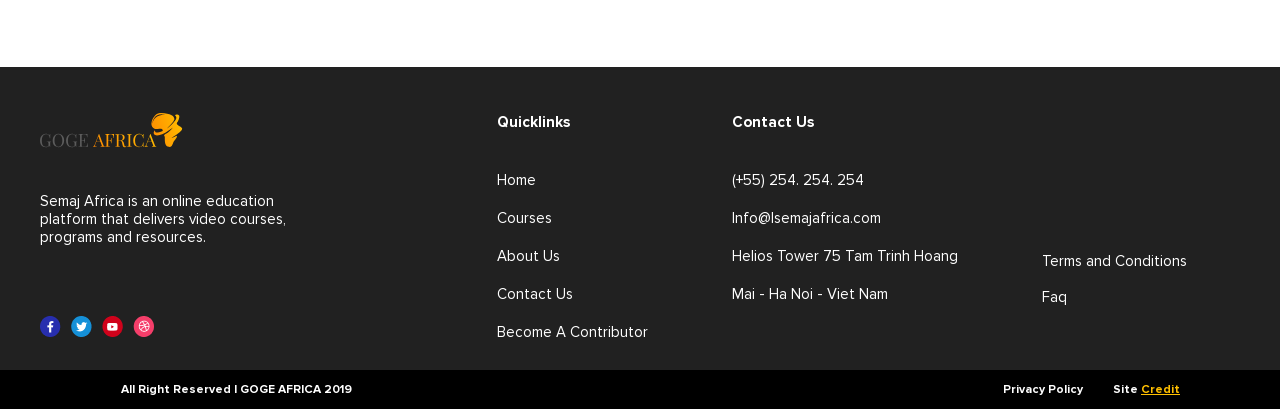
==== commit 58330da7: "big work" ====
--- a/index.html
+++ b/index.html
@@ -8,53 +8,41 @@
     </head>
 
     <body>
-        <header class="header">
+        <div class="toast-container" id="toastContainer" aria-live="polite"></div>
+        <header class="header header--main">
             <div class="container">
                 <div class="header__inner">
-                    <a href="#" class="header__logo">
+                    <a href="./index.html" class="header__logo">
                         <img src="./img/logo.png" alt="logo" />
                     </a>
-                    <div class="header__inner-content">
-                        <nav class="nav">
-                            <ul class="header__nav">
-                                <li class="header__nav-link">
-                                    <a target="_blank" href="./Home.html"
-                                        >Home</a
-                                    >
-                                </li>
-                                <li class="header__nav-link">
-                                    <a target="_blank" href="./Courses.html"
-                                        >Courses</a
-                                    >
-                                </li>
-                                <li class="header__nav-link">
-                                    <a target="_blank" href="./Blog.html"
-                                        >Blog</a
-                                    >
-                                </li>
-                                <li class="header__nav-link">
-                                    <a target="_blank" href="./AboutUs.html"
-                                        >About Us</a
-                                    >
-                                </li>
-                                <li class="header__nav-link">
-                                    <a target="_blank" href="./ContactUs.html"
-                                        >Contact Us</a
-                                    >
-                                </li>
-                                <li class="header__nav-link num">
-                                    <a target="_blank" href="#"
-                                        ><img
-                                            src="./img/basket.png"
-                                            alt="basket"
-                                    /></a>
-                                </li>
-                            </ul>
-                        </nav>
-                        <div class="header__inner-content-btns">
-                            <button>Be A Contributor</button>
-                            <a class="btn" href="./Login.html">Log in</a>
-                        </div>
+                    <nav class="header__nav-center">
+                        <ul class="header__nav">
+                            <li class="header__nav-link">
+                                <a href="./Home.html">Home</a>
+                            </li>
+                            <li class="header__nav-link">
+                                <a href="./Courses.html">Courses</a>
+                            </li>
+                            <li class="header__nav-link">
+                                <a href="./Blog.html">Blog</a>
+                            </li>
+                            <li class="header__nav-link">
+                                <a href="./AboutUs.html">About Us</a>
+                            </li>
+                            <li class="header__nav-link">
+                                <a href="./ContactUs.html">Contact Us</a>
+                            </li>
+                            <li class="header__nav-link">
+                                <a href="./BlackFriday.html">Black Friday</a>
+                            </li>
+                        </ul>
+                    </nav>
+                    <div class="header__inner-right">
+                        <a href="./Cart.html" class="header__cart-link">
+                            <img src="./img/basket.png" alt="Корзина" />
+                            <span class="cart-count" id="headerCartCount">0</span>
+                        </a>
+                        <a class="header__btn header__btn--login" href="./Login.html">Log in</a>
                     </div>
                 </div>
             </div>
@@ -102,186 +90,274 @@
                     <div class="wrapper-content">
                         <div class="link-page">
                             <div class="link-page-info">
-                                Showing 1–8 of 10 results
-                            </div>
-                            <div class="link-page-pages">
-                                <div>Show</div>
-                                <div>6</div>
-                                <div>12</div>
-                                <div>16</div>
-                            </div>
-                            <div class="link-page-column">
-                                <a href="#"
-                                    ><img
-                                        src="./img/bullet-list-row.png"
-                                        alt="list"
-                                /></a>
-                                <a href="#"
-                                    ><img
-                                        src="./img/grid-interface-col.png"
-                                        alt="list"
-                                /></a>
+                                <span id="indexResultsInfo">Показано <span id="indexResultsFrom">1</span>–<span id="indexResultsTo">6</span> из <span id="indexResultsCount">30</span></span>
                             </div>
                         </div>
 
-                        <div class="cards">
-                            <div class="card">
-                                <div class="card-img"></div>
-                                <div class="free">Free</div>
-                                <div class="card-title">
-                                    Become A Social <br />
-                                    Media Expert
-                                </div>
-                            </div>
-                            <div class="card">
-                                <div class="card-img"></div>
-                                <div class="free">Premium</div>
-                                <div class="card-title">
-                                    Advance Your <br />
-                                    3d Modelling Skill
-                                </div>
-                            </div>
-                            <div class="card">
-                                <div class="card-img"></div>
-                                <div class="free">Free</div>
-                                <div class="card-title">
-                                    The Art Of Growing <br />
-                                    Relationship
-                                </div>
-                            </div>
-
-                            <div class="card">
-                                <div class="card-img"></div>
-                                <div class="free">Premium</div>
-                                <div class="card-title">
-                                    Skills Needed In <br />
-                                    Becoming A Designer
-                                </div>
-                            </div>
-                            <div class="card">
-                                <div class="card-img"></div>
-                                <div class="free">Premium</div>
-                                <div class="card-title">Learn Logo Design</div>
-                            </div>
-                            <div class="card">
-                                <div class="card-img"></div>
-                                <div class="free">Free</div>
-                                <div class="card-title">
-                                    Become A Web Developer
-                                </div>
-                            </div>
-
-                            <div class="card">
-                                <div class="card-img"></div>
-                                <div class="free">Premium</div>
-                                <div class="card-title">
-                                    Embark On The Journey <br />
-                                    Of Becoming An Artist
-                                </div>
-                            </div>
-                            <div class="card">
-                                <div class="card-img"></div>
-                                <div class="free">Free</div>
-                                <div class="card-title">
-                                    4 Weeks Photography <br />
-                                    Bootcamp
-                                </div>
-                            </div>
-                            <div class="card">
-                                <div class="card-img"></div>
-                                <div class="free">Premium</div>
-                                <div class="card-title">
-                                    Learn Organization <br />
-                                    Management
-                                </div>
-                            </div>
-
-                            <div class="card">
-                                <div class="card-img"></div>
-                                <div class="free">Free</div>
-                                <div class="card-title">
-                                    3 in 1 Course Of Becoming <br />
-                                    A Makeup Artist
-                                </div>
-                            </div>
-                            <div class="card">
-                                <div class="card-img"></div>
-                                <div class="free">Premium</div>
-                                <div class="card-title">
-                                    How To Have A Good <br />
-                                    Listening Ear For Music
-                                </div>
-                            </div>
-                            <div class="card">
-                                <div class="card-img"></div>
-                                <div class="free">Free</div>
-                                <div class="card-title">
-                                    Become A Social <br />
-                                    Media Expert
-                                </div>
-                            </div>
-
-                            <div class="card">
-                                <div class="card-img"></div>
-                                <div class="free">Free</div>
-                                <div class="card-title">
-                                    Become A Web Developer
-                                </div>
-                            </div>
-                            <div class="card">
-                                <div class="card-img"></div>
-                                <div class="free">Premium</div>
-                                <div class="card-title">
-                                    Advance Your <br />
-                                    3d Modelling Skill
-                                </div>
-                            </div>
-                            <div class="card">
-                                <div class="card-img"></div>
-                                <div class="free">Free</div>
-                                <div class="card-title">
-                                    The Art Of Growing <br />
-                                    Relationship
-                                </div>
+                        <div class="cards" id="indexCardsContainer">
+                            <div class="card" data-id="course-1" data-title="Become A Social Media Expert" data-price="0" data-type="Free" data-category="Digital Marketing" data-in-stock="1" data-discount="0">
+                                <div class="card-img"></div>
+                                <div class="free">Free</div>
+                                <div class="card-footer"><div class="card-title">Become A Social <br />Media Expert</div>
+                                <div class="card-price">Free</div>
+                                <button type="button" class="card-add-btn" data-id="course-1">Add to cart</button>
+                            </div>
+                            </div>
+                            <div class="card" data-id="course-2" data-title="Advance Your 3d Modelling Skill" data-price="49" data-type="Premium" data-category="3D Artist" data-in-stock="1" data-discount="30">
+                                <div class="card-img"></div>
+                                <div class="free">Premium</div>
+                                <div class="card-footer"><div class="card-title">Advance Your <br />3d Modelling Skill</div>
+                                <div class="card-price">$49</div>
+                                <button type="button" class="card-add-btn" data-id="course-2">Add to cart</button>
+                            </div>
+                            </div>
+                            <div class="card" data-id="course-3" data-title="The Art Of Growing Relationship" data-price="0" data-type="Free" data-category="Design" data-in-stock="1" data-discount="0">
+                                <div class="card-img"></div>
+                                <div class="free">Free</div>
+                                <div class="card-footer"><div class="card-title">The Art Of Growing <br />Relationship</div>
+                                <div class="card-price">Free</div>
+                                <button type="button" class="card-add-btn" data-id="course-3">Add to cart</button>
+                            </div>
+                            </div>
+                            <div class="card" data-id="course-4" data-title="Skills Needed In Becoming A Designer" data-price="59" data-type="Premium" data-category="Design" data-in-stock="0" data-discount="25">
+                                <div class="card-img"></div>
+                                <div class="free">Premium</div>
+                                <div class="card-footer"><div class="card-title">Skills Needed In <br />Becoming A Designer</div>
+                                <div class="card-price">$59</div>
+                                <button type="button" class="card-add-btn" data-id="course-4">Add to cart</button>
+                            </div>
+                            </div>
+                            <div class="card" data-id="course-5" data-title="Learn Logo Design" data-price="39" data-type="Premium" data-category="Design" data-in-stock="1" data-discount="20">
+                                <div class="card-img"></div>
+                                <div class="free">Premium</div>
+                                <div class="card-footer"><div class="card-title">Learn Logo Design</div>
+                                <div class="card-price">$39</div>
+                                <button type="button" class="card-add-btn" data-id="course-5">Add to cart</button>
+                            </div>
+                            </div>
+                            <div class="card" data-id="course-6" data-title="Become A Web Developer" data-price="0" data-type="Free" data-category="Web Development" data-in-stock="1" data-discount="0">
+                                <div class="card-img"></div>
+                                <div class="free">Free</div>
+                                <div class="card-footer"><div class="card-title">Become A Web Developer</div>
+                                <div class="card-price">Free</div>
+                                <button type="button" class="card-add-btn" data-id="course-6">Add to cart</button>
+                            </div>
+                            </div>
+                            <div class="card" data-id="course-7" data-title="Embark On The Journey Of Becoming An Artist" data-price="69" data-type="Premium" data-category="Design" data-in-stock="1" data-discount="45">
+                                <div class="card-img"></div>
+                                <div class="free">Premium</div>
+                                <div class="card-footer"><div class="card-title">Embark On The Journey <br />Of Becoming An Artist</div>
+                                <div class="card-price">$69</div>
+                                <button type="button" class="card-add-btn" data-id="course-7">Add to cart</button>
+                            </div>
+                            </div>
+                            <div class="card" data-id="course-8" data-title="4 Weeks Photography Bootcamp" data-price="0" data-type="Free" data-category="Photography" data-in-stock="1" data-discount="0">
+                                <div class="card-img"></div>
+                                <div class="free">Free</div>
+                                <div class="card-footer"><div class="card-title">4 Weeks Photography <br />Bootcamp</div>
+                                <div class="card-price">Free</div>
+                                <button type="button" class="card-add-btn" data-id="course-8">Add to cart</button>
+                            </div>
+                            </div>
+                            <div class="card" data-id="course-9" data-title="Learn Organization Management" data-price="49" data-type="Premium" data-category="Digital Marketing" data-in-stock="0" data-discount="15">
+                                <div class="card-img"></div>
+                                <div class="free">Premium</div>
+                                <div class="card-footer"><div class="card-title">Learn Organization <br />Management</div>
+                                <div class="card-price">$49</div>
+                                <button type="button" class="card-add-btn" data-id="course-9">Add to cart</button>
+                            </div>
+                            </div>
+                            <div class="card" data-id="course-10" data-title="3 in 1 Course Of Becoming A Makeup Artist" data-price="0" data-type="Free" data-category="Design" data-in-stock="1" data-discount="0">
+                                <div class="card-img"></div>
+                                <div class="free">Free</div>
+                                <div class="card-footer"><div class="card-title">3 in 1 Course Of Becoming <br />A Makeup Artist</div>
+                                <div class="card-price">Free</div>
+                                <button type="button" class="card-add-btn" data-id="course-10">Add to cart</button>
+                            </div>
+                            </div>
+                            <div class="card" data-id="course-11" data-title="How To Have A Good Listening Ear For Music" data-price="29" data-type="Premium" data-category="Sound & Music" data-in-stock="1" data-discount="50">
+                                <div class="card-img"></div>
+                                <div class="free">Premium</div>
+                                <div class="card-footer"><div class="card-title">How To Have A Good <br />Listening Ear For Music</div>
+                                <div class="card-price">$29</div>
+                                <button type="button" class="card-add-btn" data-id="course-11">Add to cart</button>
+                            </div>
+                            </div>
+                            <div class="card" data-id="course-12" data-title="Become A Social Media Expert" data-price="0" data-type="Free" data-category="Digital Marketing" data-in-stock="1" data-discount="0">
+                                <div class="card-img"></div>
+                                <div class="free">Free</div>
+                                <div class="card-footer"><div class="card-title">Become A Social <br />Media Expert</div>
+                                <div class="card-price">Free</div>
+                                <button type="button" class="card-add-btn" data-id="course-12">Add to cart</button>
+                            </div>
+                            </div>
+                            <div class="card" data-id="course-13" data-title="Become A Web Developer" data-price="0" data-type="Free" data-category="Web Development" data-in-stock="1" data-discount="0">
+                                <div class="card-img"></div>
+                                <div class="free">Free</div>
+                                <div class="card-footer"><div class="card-title">Become A Web Developer</div>
+                                <div class="card-price">Free</div>
+                                <button type="button" class="card-add-btn" data-id="course-13">Add to cart</button>
+                            </div>
+                            </div>
+                            <div class="card" data-id="course-14" data-title="Advance Your 3d Modelling Skill" data-price="49" data-type="Premium" data-category="3D Artist" data-in-stock="1" data-discount="0">
+                                <div class="card-img"></div>
+                                <div class="free">Premium</div>
+                                <div class="card-footer"><div class="card-title">Advance Your <br />3d Modelling Skill</div>
+                                <div class="card-price">$49</div>
+                                <button type="button" class="card-add-btn" data-id="course-14">Add to cart</button>
+                            </div>
+                            </div>
+                            <div class="card" data-id="course-15" data-title="The Art Of Growing Relationship" data-price="0" data-type="Free" data-category="Design" data-in-stock="1" data-discount="0">
+                                <div class="card-img"></div>
+                                <div class="free">Free</div>
+                                <div class="card-footer"><div class="card-title">The Art Of Growing <br />Relationship</div>
+                                <div class="card-price">Free</div>
+                                <button type="button" class="card-add-btn" data-id="course-15">Add to cart</button>
+                            </div>
+                            </div>
+                            <div class="card" data-id="course-16" data-title="React & Node Full Stack" data-price="79" data-type="Premium" data-category="Web Development" data-in-stock="1" data-discount="20">
+                                <div class="card-img"></div>
+                                <div class="free">Premium</div>
+                                <div class="card-footer"><div class="card-title">React & Node <br />Full Stack</div>
+                                <div class="card-price">$79</div>
+                                <button type="button" class="card-add-btn" data-id="course-16">Add to cart</button>
+                            </div>
+                            </div>
+                            <div class="card" data-id="course-17" data-title="UI/UX Design Fundamentals" data-price="0" data-type="Free" data-category="Design" data-in-stock="1" data-discount="0">
+                                <div class="card-img"></div>
+                                <div class="free">Free</div>
+                                <div class="card-footer"><div class="card-title">UI/UX Design <br />Fundamentals</div>
+                                <div class="card-price">Free</div>
+                                <button type="button" class="card-add-btn" data-id="course-17">Add to cart</button>
+                            </div>
+                            </div>
+                            <div class="card" data-id="course-18" data-title="Portrait Photography Masterclass" data-price="55" data-type="Premium" data-category="Photography" data-in-stock="1" data-discount="25">
+                                <div class="card-img"></div>
+                                <div class="free">Premium</div>
+                                <div class="card-footer"><div class="card-title">Portrait Photography <br />Masterclass</div>
+                                <div class="card-price">$55</div>
+                                <button type="button" class="card-add-btn" data-id="course-18">Add to cart</button>
+                            </div>
+                            </div>
+                            <div class="card" data-id="course-19" data-title="Blender 3D for Beginners" data-price="0" data-type="Free" data-category="3D Artist" data-in-stock="1" data-discount="0">
+                                <div class="card-img"></div>
+                                <div class="free">Free</div>
+                                <div class="card-footer"><div class="card-title">Blender 3D <br />for Beginners</div>
+                                <div class="card-price">Free</div>
+                                <button type="button" class="card-add-btn" data-id="course-19">Add to cart</button>
+                            </div>
+                            </div>
+                            <div class="card" data-id="course-20" data-title="After Effects Motion Design" data-price="65" data-type="Premium" data-category="Motion Graphics" data-in-stock="0" data-discount="30">
+                                <div class="card-img"></div>
+                                <div class="free">Premium</div>
+                                <div class="card-footer"><div class="card-title">After Effects <br />Motion Design</div>
+                                <div class="card-price">$65</div>
+                                <button type="button" class="card-add-btn" data-id="course-20">Add to cart</button>
+                            </div>
+                            </div>
+                            <div class="card" data-id="course-21" data-title="Music Production Basics" data-price="0" data-type="Free" data-category="Sound & Music" data-in-stock="1" data-discount="0">
+                                <div class="card-img"></div>
+                                <div class="free">Free</div>
+                                <div class="card-footer"><div class="card-title">Music Production <br />Basics</div>
+                                <div class="card-price">Free</div>
+                                <button type="button" class="card-add-btn" data-id="course-21">Add to cart</button>
+                            </div>
+                            </div>
+                            <div class="card" data-id="course-22" data-title="SEO & Content Marketing" data-price="45" data-type="Premium" data-category="Digital Marketing" data-in-stock="1" data-discount="15">
+                                <div class="card-img"></div>
+                                <div class="free">Premium</div>
+                                <div class="card-footer"><div class="card-title">SEO & Content <br />Marketing</div>
+                                <div class="card-price">$45</div>
+                                <button type="button" class="card-add-btn" data-id="course-22">Add to cart</button>
+                            </div>
+                            </div>
+                            <div class="card" data-id="course-23" data-title="Python for Data Science" data-price="69" data-type="Premium" data-category="Web Development" data-in-stock="1" data-discount="40">
+                                <div class="card-img"></div>
+                                <div class="free">Premium</div>
+                                <div class="card-footer"><div class="card-title">Python for <br />Data Science</div>
+                                <div class="card-price">$69</div>
+                                <button type="button" class="card-add-btn" data-id="course-23">Add to cart</button>
+                            </div>
+                            </div>
+                            <div class="card" data-id="course-24" data-title="Figma from Zero to Hero" data-price="0" data-type="Free" data-category="Design" data-in-stock="1" data-discount="0">
+                                <div class="card-img"></div>
+                                <div class="free">Free</div>
+                                <div class="card-footer"><div class="card-title">Figma from Zero <br />to Hero</div>
+                                <div class="card-price">Free</div>
+                                <button type="button" class="card-add-btn" data-id="course-24">Add to cart</button>
+                            </div>
+                            </div>
+                            <div class="card" data-id="course-25" data-title="Landscape Photography" data-price="49" data-type="Premium" data-category="Photography" data-in-stock="1" data-discount="20">
+                                <div class="card-img"></div>
+                                <div class="free">Premium</div>
+                                <div class="card-footer"><div class="card-title">Landscape <br />Photography</div>
+                                <div class="card-price">$49</div>
+                                <button type="button" class="card-add-btn" data-id="course-25">Add to cart</button>
+                            </div>
+                            </div>
+                            <div class="card" data-id="course-26" data-title="Character Modeling in Maya" data-price="89" data-type="Premium" data-category="3D Artist" data-in-stock="1" data-discount="35">
+                                <div class="card-img"></div>
+                                <div class="free">Premium</div>
+                                <div class="card-footer"><div class="card-title">Character Modeling <br />in Maya</div>
+                                <div class="card-price">$89</div>
+                                <button type="button" class="card-add-btn" data-id="course-26">Add to cart</button>
+                            </div>
+                            </div>
+                            <div class="card" data-id="course-27" data-title="Cinema 4D Basics" data-price="0" data-type="Free" data-category="Motion Graphics" data-in-stock="1" data-discount="0">
+                                <div class="card-img"></div>
+                                <div class="free">Free</div>
+                                <div class="card-footer"><div class="card-title">Cinema 4D <br />Basics</div>
+                                <div class="card-price">Free</div>
+                                <button type="button" class="card-add-btn" data-id="course-27">Add to cart</button>
+                            </div>
+                            </div>
+                            <div class="card" data-id="course-28" data-title="Sound Design for Video" data-price="39" data-type="Premium" data-category="Sound & Music" data-in-stock="0" data-discount="25">
+                                <div class="card-img"></div>
+                                <div class="free">Premium</div>
+                                <div class="card-footer"><div class="card-title">Sound Design <br />for Video</div>
+                                <div class="card-price">$39</div>
+                                <button type="button" class="card-add-btn" data-id="course-28">Add to cart</button>
+                            </div>
+                            </div>
+                            <div class="card" data-id="course-29" data-title="Social Media Marketing" data-price="0" data-type="Free" data-category="Digital Marketing" data-in-stock="1" data-discount="0">
+                                <div class="card-img"></div>
+                                <div class="free">Free</div>
+                                <div class="card-footer"><div class="card-title">Social Media <br />Marketing</div>
+                                <div class="card-price">Free</div>
+                                <button type="button" class="card-add-btn" data-id="course-29">Add to cart</button>
+                            </div>
+                            </div>
+                            <div class="card" data-id="course-30" data-title="JavaScript Advanced" data-price="59" data-type="Premium" data-category="Web Development" data-in-stock="1" data-discount="30">
+                                <div class="card-img"></div>
+                                <div class="free">Premium</div>
+                                <div class="card-footer"><div class="card-title">JavaScript <br />Advanced</div>
+                                <div class="card-price">$59</div>
+                                <button type="button" class="card-add-btn" data-id="course-30">Add to cart</button>
+                            </div>
                             </div>
                         </div>
-                        <div class="pagination">
-                            <button class="pagination-btn">01</button>
-                            <button class="pagination-btn">02</button>
-                            <button class="pagination-btn">03</button>
-                            <button class="pagination-btn">…</button>
-                            <button class="pagination-btn">Next</button>
+                        <div class="pagination" id="indexPagination" role="navigation" aria-label="Пагинация">
+                            <!-- Кнопки страниц подставляются через JS -->
                         </div>
                     </div>
 
-                    <div class="aside">
-                        <div class="aside__text">All Courses</div>
-                        <a href="#" class="aside__text"
-                            >Web Development (2908)</a
-                        >
-                        <a href="#" class="aside__text">Designs (11293)</a>
-                        <a href="#" class="aside__text">Photography (2230)</a>
-                        <a href="#" class="aside__text">3d Artist (9828)</a>
-                        <a href="#" class="aside__text"
-                            >Motion Graphics (8223)</a
-                        >
-                        <a href="#" class="aside__text"
-                            >Software Engineer (1001)</a
-                        >
-                        <a href="#" class="aside__text">UI/ UX RoadMap (734)</a>
-                        <a href="#" class="aside__text">Sound & Music (1223)</a>
-                        <a href="#" class="aside__text"
-                            >Digital Marketing (382)</a
-                        >
-                        <div class="aside__text">Course Type</div>
+                    <aside class="aside blackfriday-aside">
+                        <div class="aside__text blackfriday-aside-title">Фильтры</div>
                         <div class="aside__text">
-                            <button>Paid</button>
-                            <button>Free</button>
+                            <label class="blackfriday-label">Категория</label>
+                            <select class="blackfriday-select" id="indexFilterCategory">
+                                <option value="">Все категории</option>
+                                <option value="Web Development">Web Development</option>
+                                <option value="Design">Design</option>
+                                <option value="Photography">Photography</option>
+                                <option value="3D Artist">3D Artist</option>
+                                <option value="Motion Graphics">Motion Graphics</option>
+                                <option value="Sound & Music">Sound & Music</option>
+                                <option value="Digital Marketing">Digital Marketing</option>
+                            </select>
                         </div>
-                        <div class="aside__text">
-                            <button>Filter</button>
-                        </div>
-                    </div>
+                        <button type="button" class="blackfriday-reset-btn" id="indexFilterReset">Сбросить фильтры</button>
+                    </aside>
                 </div>
             </div>
         </main>
@@ -358,5 +434,7 @@
                 </div>
             </div>
         </div>
+        <script src="./scripts/cart.js"></script>
+        <script src="./scripts/index-filters.js"></script>
     </body>
 </html>
--- a/styles/style.css
+++ b/styles/style.css
@@ -239,62 +239,50 @@
 }
 .header {
   font-family: Roboto, sans-serif;
-  padding: 0 91px 0 81px;
+  padding: 0 40px;
   height: 115px;
   line-height: 115px;
 }
 .header .header__inner {
-  display: flex;
-  justify-content: space-between;
-}
-
-.header__inner-content {
-  display: flex;
+  display: grid;
+  grid-template-columns: 1fr auto 1fr;
   align-items: center;
-}
-.header__inner-content .header__inner-content-btns {
-  display: flex;
-  gap: 10px;
-  margin-left: 24px;
-}
-.header__inner-content .header__inner-content-btns button {
-  font-size: 14px;
-  font-weight: 700;
-  color: #fff;
-  width: 160px;
-  height: 56px;
-  line-height: 56px;
-  border-radius: 100px;
-  background: linear-gradient(254deg, #FFC000 1.55%, #FF8A00 95.8%);
-  box-shadow: 0px 12px 35px 0px rgba(160, 121, 0, 0.2);
-}
-
-.header__nav {
-  display: flex;
-  gap: 45px;
-}
-.header__nav img {
-  vertical-align: middle;
+  gap: 24px;
+  width: 100%;
+}
+
+.header__logo {
+  justify-self: start;
+}
+
+.header__nav-center {
+  justify-self: center;
+}
+
+.header__nav-center .header__nav {
+  display: flex;
+  gap: 40px;
+  margin: 0;
+  padding: 0;
+  list-style: none;
 }
 .header__nav .header__nav-link {
   font-family: Roboto, sans-serif;
   font-size: 15px;
-  font-style: normal;
   font-weight: 400;
   line-height: normal;
-  background-clip: text;
 }
 .header__nav .header__nav-link:first-child {
   font-weight: 700;
 }
-.header__nav li a {
+.header__nav-center li a {
   position: relative;
   background: linear-gradient(254deg, #FFC000 1.55%, #FF8A00 95.8%);
   background-clip: text;
   -webkit-background-clip: text;
   -webkit-text-fill-color: transparent;
 }
-.header__nav li a:hover::after {
+.header__nav-center li a:hover::after {
   content: " ";
   position: absolute;
   top: 20px;
@@ -305,21 +293,116 @@
   border-radius: 3px;
   background: linear-gradient(254deg, #FFC000 1.55%, #FF8A00 95.8%);
 }
-.header__nav .num {
+
+.header__inner-right {
+  justify-self: end;
+  display: flex;
+  align-items: center;
+  gap: 24px;
+}
+
+.header__cart-link {
+  display: inline-flex;
+  align-items: center;
+  gap: 6px;
   position: relative;
-  font-size: 5px;
-  text-align: center;
-  line-height: 13.538px;
-  color: white;
-}
-.header__nav .num::after {
   background: linear-gradient(254deg, #FFC000 1.55%, #FF8A00 95.8%);
-  bottom: 20px;
-  position: absolute;
-  content: "12";
-  border-radius: 50%;
-  width: 13.538px;
-  height: 13.538px;
+  background-clip: text;
+  -webkit-background-clip: text;
+  -webkit-text-fill-color: transparent;
+}
+.header__cart-link img {
+  vertical-align: middle;
+  -webkit-text-fill-color: initial;
+  filter: none;
+}
+.header__cart-link .cart-count {
+  display: inline-block;
+  font-family: Roboto, sans-serif;
+  font-size: 15px;
+  font-weight: 400;
+  background: linear-gradient(254deg, #FFC000 1.55%, #FF8A00 95.8%);
+  background-clip: text;
+  -webkit-background-clip: text;
+  -webkit-text-fill-color: transparent;
+  line-height: 1;
+}
+
+.header__btn {
+  font-size: 14px;
+  font-weight: 700;
+  color: #fff;
+  padding: 0 32px;
+  height: 56px;
+  line-height: 56px;
+  border-radius: 100px;
+  background: linear-gradient(254deg, #FFC000 1.55%, #FF8A00 95.8%);
+  box-shadow: 0px 12px 35px 0px rgba(160, 121, 0, 0.2);
+  text-decoration: none;
+  transition: filter 0.2s ease, transform 0.08s ease;
+}
+.header__btn:hover {
+  filter: brightness(1.05);
+}
+.header__btn:active {
+  transform: translateY(1px);
+}
+
+@media (max-width: 1024px) {
+  .header .header__inner {
+    grid-template-columns: 1fr 1fr;
+    grid-template-rows: auto auto;
+  }
+  .header__logo {
+    grid-column: 1;
+    grid-row: 1;
+  }
+  .header__nav-center {
+    grid-column: 1 / -1;
+    grid-row: 2;
+    justify-self: center;
+  }
+  .header__inner-right {
+    grid-column: 2;
+    grid-row: 1;
+  }
+  .header__nav-center .header__nav {
+    gap: 24px;
+    flex-wrap: wrap;
+    justify-content: center;
+  }
+}
+
+@media (max-width: 600px) {
+  .header {
+    padding: 0 16px;
+    height: auto;
+    line-height: 1.4;
+    padding-top: 16px;
+    padding-bottom: 16px;
+  }
+  .header .header__inner {
+    grid-template-columns: 1fr;
+    gap: 16px;
+  }
+  .header__logo {
+    grid-column: 1;
+    grid-row: 1;
+    justify-self: center;
+  }
+  .header__nav-center {
+    grid-column: 1;
+    grid-row: 2;
+  }
+  .header__nav-center .header__nav {
+    gap: 16px;
+    justify-content: center;
+  }
+  .header__inner-right {
+    grid-column: 1;
+    grid-row: 3;
+    justify-self: center;
+  }
 }
 
 .promo {
@@ -409,7 +492,7 @@
 .wrapper .wrapper-content {
   max-width: 930px;
   display: grid;
-  gap: 47px;
+  gap: 20px;
 }
 .wrapper .wrapper-content .link-page {
   font-family: ProximaNova-Regular;
@@ -441,7 +524,7 @@
   display: grid;
   justify-items: center;
   grid-template-columns: repeat(3, 1fr);
-  grid-template-rows: repeat(5, 1fr);
+  grid-template-rows: auto;
   gap: 15px 10px;
 }
 .cards .card {
@@ -473,39 +556,79 @@
   text-align: center;
   padding: 7px 14px;
 }
-.cards .card .card-title {
+.cards .card .card-footer {
   position: absolute;
   bottom: 0;
-  padding: 13px 18px 30px;
-  border-radius: 10px;
-  height: 73px;
+  left: 0;
+  right: 0;
+  padding: 13px 18px 14px;
+  border-radius: 0 0 10px 10px;
+  background: linear-gradient(254deg, #FFC000 1.55%, #FF8A00 95.8%);
+}
+
+.cards .card .card-title {
+  position: static;
+  padding: 0;
+  height: auto;
   width: 100%;
-  background: linear-gradient(254deg, #FFC000 1.55%, #FF8A00 95.8%);
+  background: none;
+  border-radius: 0;
+  margin-bottom: 6px;
+}
+
+.cards .card .card-price,
+.cards .card .card-price-wrap .card-price {
+  display: block;
+  font-family: ProximaNova-Bold, Arial, sans-serif;
+  font-size: 15px;
+  color: #1a1a1a;
+  margin-bottom: 6px;
+}
+
+.cards .card .card-price-wrap {
+  margin-bottom: 6px;
 }
 
 .pagination {
   font-family: ProximaNova-Regular;
-  display: grid;
-  grid-template-columns: 60px 60px 60px 60px 100px;
-  grid-template-rows: auto;
+  display: flex;
+  flex-wrap: wrap;
   gap: 10px;
-  margin-top: 59px;
+  margin-top: 32px;
+  align-items: center;
+  justify-content: center;
 }
 .pagination .pagination-btn {
-  width: 60px;
-  height: 60px;
-  line-height: 60px;
+  min-width: 44px;
+  height: 44px;
+  padding: 0 12px;
+  line-height: 44px;
   text-align: center;
   border-radius: 100px;
   border: 1px solid #E0E0E0;
-  background-color: linear-gradient(254deg, #FFC000 1.55%, #FF8A00 95.8%);
-}
-.pagination .pagination-btn:last-child {
-  width: 100px;
-}
-.pagination .pagination-btn:hover {
+  background: #fff;
+  color: #2F2F2F;
+  font-size: 14px;
+  cursor: pointer;
+  transition: background 0.2s, color 0.2s, border-color 0.2s;
+}
+.pagination .pagination-btn:hover:not(:disabled) {
   background: linear-gradient(254deg, #FFC000 1.55%, #FF8A00 95.8%);
   color: #fff;
+  border-color: transparent;
+}
+.pagination .pagination-btn--active {
+  background: linear-gradient(254deg, #FFC000 1.55%, #FF8A00 95.8%);
+  color: #fff;
+  border-color: transparent;
+}
+.pagination .pagination-btn:disabled {
+  opacity: 0.5;
+  cursor: not-allowed;
+}
+.pagination .pagination-prev,
+.pagination .pagination-next {
+  min-width: 80px;
 }
 
 .aside {
@@ -701,17 +824,16 @@
   }
   .pagination {
     margin-top: 20px;
-    grid-template-columns: 40px 40px 40px 40px 80px !important;
-    grid-template-rows: auto;
-    justify-content: center !important;
   }
   .pagination .pagination-btn {
-    width: 40px !important;
-    height: 40px !important;
-    line-height: 40px !important;
-  }
-  .pagination .pagination-btn:last-child {
-    width: 60px !important;
+    min-width: 40px;
+    height: 40px;
+    line-height: 40px;
+    padding: 0 8px;
+  }
+  .pagination .pagination-prev,
+  .pagination .pagination-next {
+    min-width: 64px;
   }
   .aside {
     height: fit-content;
@@ -843,17 +965,16 @@
   }
   .pagination {
     margin-top: 20px;
-    grid-template-columns: 40px 40px 40px 40px 80px !important;
-    grid-template-rows: auto;
-    justify-content: center !important;
   }
   .pagination .pagination-btn {
-    width: 40px !important;
-    height: 40px !important;
-    line-height: 40px !important;
-  }
-  .pagination .pagination-btn:last-child {
-    width: 60px !important;
+    min-width: 40px;
+    height: 40px;
+    line-height: 40px;
+    padding: 0 8px;
+  }
+  .pagination .pagination-prev,
+  .pagination .pagination-next {
+    min-width: 64px;
   }
   .aside {
     height: fit-content;
@@ -972,16 +1093,16 @@
   }
   .pagination {
     margin-top: 20px;
-    grid-template-columns: 40px 40px 40px 40px 80px !important;
-    grid-template-rows: auto;
   }
   .pagination .pagination-btn {
-    width: 40px !important;
-    height: 40px !important;
-    line-height: 40px !important;
-  }
-  .pagination .pagination-btn:last-child {
-    width: 60px !important;
+    min-width: 40px;
+    height: 40px;
+    line-height: 40px;
+    padding: 0 8px;
+  }
+  .pagination .pagination-prev,
+  .pagination .pagination-next {
+    min-width: 64px;
   }
   .aside {
     text-align: center;
@@ -1055,3 +1176,560 @@
     gap: 10px;
   }
 }
+
+/* ========== Black Friday page ========== */
+.blackfriday-main {
+  min-height: 100vh;
+  display: flex;
+  flex-direction: column;
+}
+
+.blackfriday-banner {
+  position: relative;
+  padding: 60px 20px 80px;
+  overflow: hidden;
+}
+
+.blackfriday-banner__bg {
+  position: absolute;
+  inset: 0;
+  background: linear-gradient(135deg, #1a1a1a 0%, #2d2d2d 50%, #1a1a1a 100%);
+  z-index: 0;
+}
+
+.blackfriday-banner__bg::before {
+  content: "";
+  position: absolute;
+  inset: 0;
+  background: linear-gradient(254deg, rgba(255, 192, 0, 0.15) 0%, rgba(255, 138, 0, 0.08) 100%);
+  z-index: 1;
+}
+
+.blackfriday-banner .container {
+  position: relative;
+  z-index: 2;
+}
+
+.blackfriday-banner__inner {
+  text-align: center;
+  max-width: 640px;
+  margin: 0 auto;
+}
+
+.blackfriday-banner__title {
+  font-family: ProximaNova-Black, Arial, sans-serif;
+  font-size: clamp(36px, 6vw, 52px);
+  color: #fff;
+  margin-bottom: 12px;
+  letter-spacing: 0.02em;
+  text-shadow: 0 2px 20px rgba(255, 192, 0, 0.2);
+}
+
+.blackfriday-banner__subtitle {
+  font-family: ProximaNova-Regular, Arial, sans-serif;
+  font-size: 18px;
+  color: rgba(255, 255, 255, 0.9);
+  margin-bottom: 32px;
+}
+
+.countdown {
+  display: flex;
+  justify-content: center;
+  gap: 12px;
+  flex-wrap: wrap;
+}
+
+.countdown__item {
+  background: rgba(255, 255, 255, 0.1);
+  border: 1px solid rgba(255, 192, 0, 0.35);
+  border-radius: 12px;
+  padding: 16px 20px;
+  min-width: 72px;
+  text-align: center;
+  backdrop-filter: blur(8px);
+}
+
+.countdown__value {
+  display: block;
+  font-family: ProximaNova-Bold, Arial, sans-serif;
+  font-size: 28px;
+  color: #FFC000;
+  line-height: 1.2;
+}
+
+.countdown__label {
+  display: block;
+  font-family: ProximaNova-Regular, Arial, sans-serif;
+  font-size: 12px;
+  color: rgba(255, 255, 255, 0.75);
+  text-transform: lowercase;
+  margin-top: 4px;
+}
+
+.blackfriday-wrapper {
+  flex: 1;
+  padding-top: 40px;
+  padding-bottom: 40px;
+}
+
+.blackfriday-filters-row {
+  display: flex;
+  align-items: center;
+  margin-bottom: 8px;
+}
+
+.blackfriday-results {
+  font-family: ProximaNova-Regular, Arial, sans-serif;
+  font-size: 14px;
+  color: #5C5C5C;
+}
+
+.blackfriday-aside {
+  gap: 12px;
+  height: auto;
+  grid-template-rows: auto;
+  align-content: start;
+}
+
+.blackfriday-aside-title {
+  font-family: ProximaNova-Bold, Arial, sans-serif;
+  font-size: 18px;
+  color: #2F2F2F;
+}
+
+.blackfriday-label {
+  display: block;
+  margin-bottom: 6px;
+  font-size: 14px;
+  color: #5C5C5C;
+}
+
+.blackfriday-select {
+  width: 100%;
+  max-width: 220px;
+  padding: 10px 12px;
+  font-family: ProximaNova-Regular, Arial, sans-serif;
+  font-size: 14px;
+  color: #2F2F2F;
+  border: 1px solid #E0E0E0;
+  border-radius: 8px;
+  background: #fff;
+  cursor: pointer;
+}
+
+.blackfriday-select:focus {
+  outline: none;
+  border-color: #FFC000;
+  box-shadow: 0 0 0 2px rgba(255, 192, 0, 0.2);
+}
+
+.blackfriday-reset-btn {
+  font-family: ProximaNova-Bold, Arial, sans-serif;
+  font-size: 14px;
+  color: #FFFEFC;
+  padding: 14px 24px;
+  border-radius: 100px;
+  background: linear-gradient(254deg, #FFC000 1.55%, #FF8A00 95.8%);
+  box-shadow: 0px 12px 35px 0px rgba(160, 121, 0, 0.2);
+  cursor: pointer;
+  transition: transform 0.08s ease, filter 0.2s ease;
+}
+
+.blackfriday-reset-btn:hover {
+  filter: brightness(1.05);
+}
+
+.blackfriday-reset-btn:active {
+  transform: translateY(1px);
+}
+
+.blackfriday-empty {
+  text-align: center;
+  padding: 48px 20px;
+  font-family: ProximaNova-Regular, Arial, sans-serif;
+  font-size: 16px;
+  color: #5C5C5C;
+  background: #f5f5f5;
+  border-radius: 12px;
+}
+
+.blackfriday-empty__text {
+  margin-bottom: 8px;
+  font-size: 16px;
+}
+
+.blackfriday-empty__hint {
+  font-size: 14px;
+  color: #888;
+}
+
+.cards .card .card-badge {
+  position: absolute;
+  right: 0;
+  top: 0;
+  padding: 7px 14px;
+  border-top-right-radius: 10px;
+  border-bottom-left-radius: 10px;
+  font-family: ProximaNova-Bold, Arial, sans-serif;
+  font-size: 13px;
+  text-align: center;
+  background: linear-gradient(254deg, #FFC000 1.55%, #FF8A00 95.8%);
+  color: #1a1a1a;
+  z-index: 2;
+}
+
+.cards .card .card-badge.stock-out {
+  background: #5C5C5C;
+  color: #fff;
+}
+
+.cards .card .card-price-wrap {
+  display: flex;
+  align-items: baseline;
+  gap: 8px;
+  flex-wrap: wrap;
+  margin-bottom: 6px;
+}
+
+.cards .card .card-price-old {
+  font-family: ProximaNova-Regular, Arial, sans-serif;
+  font-size: 13px;
+  color: rgba(0, 0, 0, 0.5);
+  text-decoration: line-through;
+}
+
+.cards .card .card-add-plus {
+  position: absolute;
+  top: 12px;
+  left: 12px;
+  z-index: 3;
+  width: 36px;
+  height: 36px;
+  padding: 0;
+  border: none;
+  border-radius: 50%;
+  background: #fff;
+  color: #1a1a1a;
+  font-size: 22px;
+  line-height: 1;
+  font-weight: 300;
+  cursor: pointer;
+  display: flex;
+  align-items: center;
+  justify-content: center;
+  box-shadow: 0 2px 10px rgba(0, 0, 0, 0.15);
+  transition: transform 0.1s ease, background 0.2s ease, box-shadow 0.2s ease;
+}
+
+.cards .card .card-add-plus:hover:not(:disabled) {
+  background: #f0f0f0;
+  box-shadow: 0 3px 12px rgba(0, 0, 0, 0.2);
+  transform: scale(1.05);
+}
+
+.cards .card .card-add-plus:active:not(:disabled) {
+  transform: scale(0.98);
+}
+
+.cards .card .card-add-plus:disabled {
+  cursor: default;
+}
+
+.cards .card .card-add-plus--in-cart {
+  background: #2d2d2d;
+  color: #fff;
+  font-size: 16px;
+}
+
+.card-placeholder {
+  width: 300px;
+  height: 280px;
+  border-radius: 10px;
+  visibility: hidden;
+  pointer-events: none;
+}
+
+.toast-container {
+  position: fixed;
+  top: 24px;
+  left: 50%;
+  transform: translateX(-50%);
+  z-index: 9999;
+  display: flex;
+  flex-direction: column;
+  gap: 8px;
+  pointer-events: none;
+}
+
+.toast {
+  padding: 12px 24px;
+  border-radius: 12px;
+  font-family: ProximaNova-Regular, Arial, sans-serif;
+  font-size: 14px;
+  color: #1a1a1a;
+  background: linear-gradient(254deg, #FFC000 1.55%, #FF8A00 95.8%);
+  box-shadow: 0 8px 24px rgba(0, 0, 0, 0.15);
+  opacity: 0;
+  transform: translateY(-10px);
+  transition: opacity 0.3s ease, transform 0.3s ease;
+}
+
+.toast--visible {
+  opacity: 1;
+  transform: translateY(0);
+}
+
+@media (max-width: 768px) {
+  .blackfriday-banner {
+    padding: 40px 16px 60px;
+  }
+  .countdown {
+    gap: 8px;
+  }
+  .countdown__item {
+    min-width: 60px;
+    padding: 12px 14px;
+  }
+  .countdown__value {
+    font-size: 22px;
+  }
+  .blackfriday-select {
+    max-width: 100%;
+  }
+}
+
+/* ========== Cart page ========== */
+.cart-main {
+  min-height: 60vh;
+  padding: 48px 0 80px;
+  font-family: ProximaNova-Regular, Arial, sans-serif;
+}
+
+.cart-title {
+  font-family: ProximaNova-Bold, Arial, sans-serif;
+  font-size: 32px;
+  color: #1a1a1a;
+  margin-bottom: 32px;
+}
+
+.cart-content {
+  display: flex;
+  gap: 32px;
+  align-items: flex-start;
+}
+
+.cart-list {
+  flex: 1;
+  min-width: 0;
+  display: flex;
+  flex-direction: column;
+  gap: 16px;
+}
+
+.cart-item {
+  display: flex;
+  align-items: center;
+  gap: 20px;
+  padding: 16px 20px;
+  background: #fff;
+  border-radius: 12px;
+  box-shadow: 0 2px 12px rgba(0, 0, 0, 0.06);
+  border: 1px solid #eee;
+  transition: box-shadow 0.2s ease;
+}
+
+.cart-item:hover {
+  box-shadow: 0 4px 20px rgba(0, 0, 0, 0.08);
+}
+
+.cart-item__img {
+  width: 100px;
+  height: 70px;
+  min-width: 100px;
+  border-radius: 8px;
+  background-size: cover;
+  background-position: center;
+  background-repeat: no-repeat;
+}
+
+.cart-item__body {
+  flex: 1;
+  min-width: 0;
+}
+
+.cart-item__title {
+  font-family: ProximaNova-Bold, Arial, sans-serif;
+  font-size: 16px;
+  color: #1a1a1a;
+  margin: 0 0 6px 0;
+  line-height: 1.3;
+}
+
+.cart-item__price {
+  font-size: 15px;
+  color: #5C5C5C;
+  margin: 0;
+}
+
+.cart-item__remove {
+  width: 40px;
+  height: 40px;
+  min-width: 40px;
+  border: none;
+  border-radius: 50%;
+  background: #f5f5f5;
+  color: #5C5C5C;
+  font-size: 22px;
+  line-height: 1;
+  cursor: pointer;
+  display: flex;
+  align-items: center;
+  justify-content: center;
+  transition: background 0.2s ease, color 0.2s ease;
+}
+
+.cart-item__remove:hover {
+  background: #ffebee;
+  color: #c62828;
+}
+
+.cart-summary {
+  width: 320px;
+  flex-shrink: 0;
+  position: sticky;
+  top: 24px;
+}
+
+.cart-summary__inner {
+  padding: 24px;
+  background: linear-gradient(254deg, #FFC000 1.55%, #FF8A00 95.8%);
+  border-radius: 16px;
+  box-shadow: 0 8px 24px rgba(255, 138, 0, 0.25);
+}
+
+.cart-summary__title {
+  font-family: ProximaNova-Bold, Arial, sans-serif;
+  font-size: 18px;
+  color: #1a1a1a;
+  margin: 0 0 16px 0;
+}
+
+.cart-summary__total {
+  display: flex;
+  justify-content: space-between;
+  align-items: baseline;
+  margin: 0 0 20px 0;
+  font-size: 16px;
+  color: #1a1a1a;
+}
+
+.cart-summary__value {
+  font-family: ProximaNova-Bold, Arial, sans-serif;
+  font-size: 22px;
+}
+
+.cart-summary__btn {
+  display: block;
+  width: 100%;
+  padding: 14px 24px;
+  text-align: center;
+  font-family: ProximaNova-Bold, Arial, sans-serif;
+  font-size: 15px;
+  color: #1a1a1a;
+  background: #fff;
+  border-radius: 12px;
+  text-decoration: none;
+  box-shadow: 0 2px 10px rgba(0, 0, 0, 0.1);
+  transition: transform 0.08s ease, box-shadow 0.2s ease;
+}
+
+.cart-summary__btn:hover {
+  box-shadow: 0 4px 16px rgba(0, 0, 0, 0.15);
+  transform: translateY(-1px);
+}
+
+.cart-empty {
+  display: none;
+  text-align: center;
+  padding: 64px 24px;
+  max-width: 400px;
+  margin: 0 auto;
+}
+
+.cart-empty__icon {
+  font-size: 56px;
+  margin-bottom: 16px;
+  opacity: 0.6;
+}
+
+.cart-empty__text {
+  font-family: ProximaNova-Bold, Arial, sans-serif;
+  font-size: 20px;
+  color: #1a1a1a;
+  margin: 0 0 8px 0;
+}
+
+.cart-empty__hint {
+  font-size: 15px;
+  color: #5C5C5C;
+  margin: 0 0 24px 0;
+}
+
+.cart-empty__link {
+  display: inline-block;
+  padding: 14px 28px;
+  font-family: ProximaNova-Bold, Arial, sans-serif;
+  font-size: 15px;
+  color: #fff;
+  background: linear-gradient(254deg, #FFC000 1.55%, #FF8A00 95.8%);
+  border-radius: 100px;
+  text-decoration: none;
+  box-shadow: 0 4px 16px rgba(255, 138, 0, 0.3);
+  transition: transform 0.08s ease, box-shadow 0.2s ease;
+}
+
+.cart-empty__link:hover {
+  box-shadow: 0 6px 20px rgba(255, 138, 0, 0.4);
+  transform: translateY(-2px);
+}
+
+@media (max-width: 900px) {
+  .cart-content {
+    flex-direction: column;
+  }
+  .cart-summary {
+    width: 100%;
+    position: static;
+  }
+}
+
+@media (max-width: 600px) {
+  .cart-main {
+    padding: 32px 0 48px;
+  }
+  .cart-title {
+    font-size: 26px;
+    margin-bottom: 24px;
+  }
+  .cart-item {
+    flex-wrap: wrap;
+    gap: 12px;
+  }
+  .cart-item__img {
+    width: 100%;
+    height: 120px;
+    min-width: 0;
+  }
+  .cart-item__remove {
+    position: absolute;
+    top: 12px;
+    right: 12px;
+  }
+  .cart-item {
+    position: relative;
+    padding-top: 12px;
+  }
+  .cart-item__body {
+    padding-right: 44px;
+  }
+}
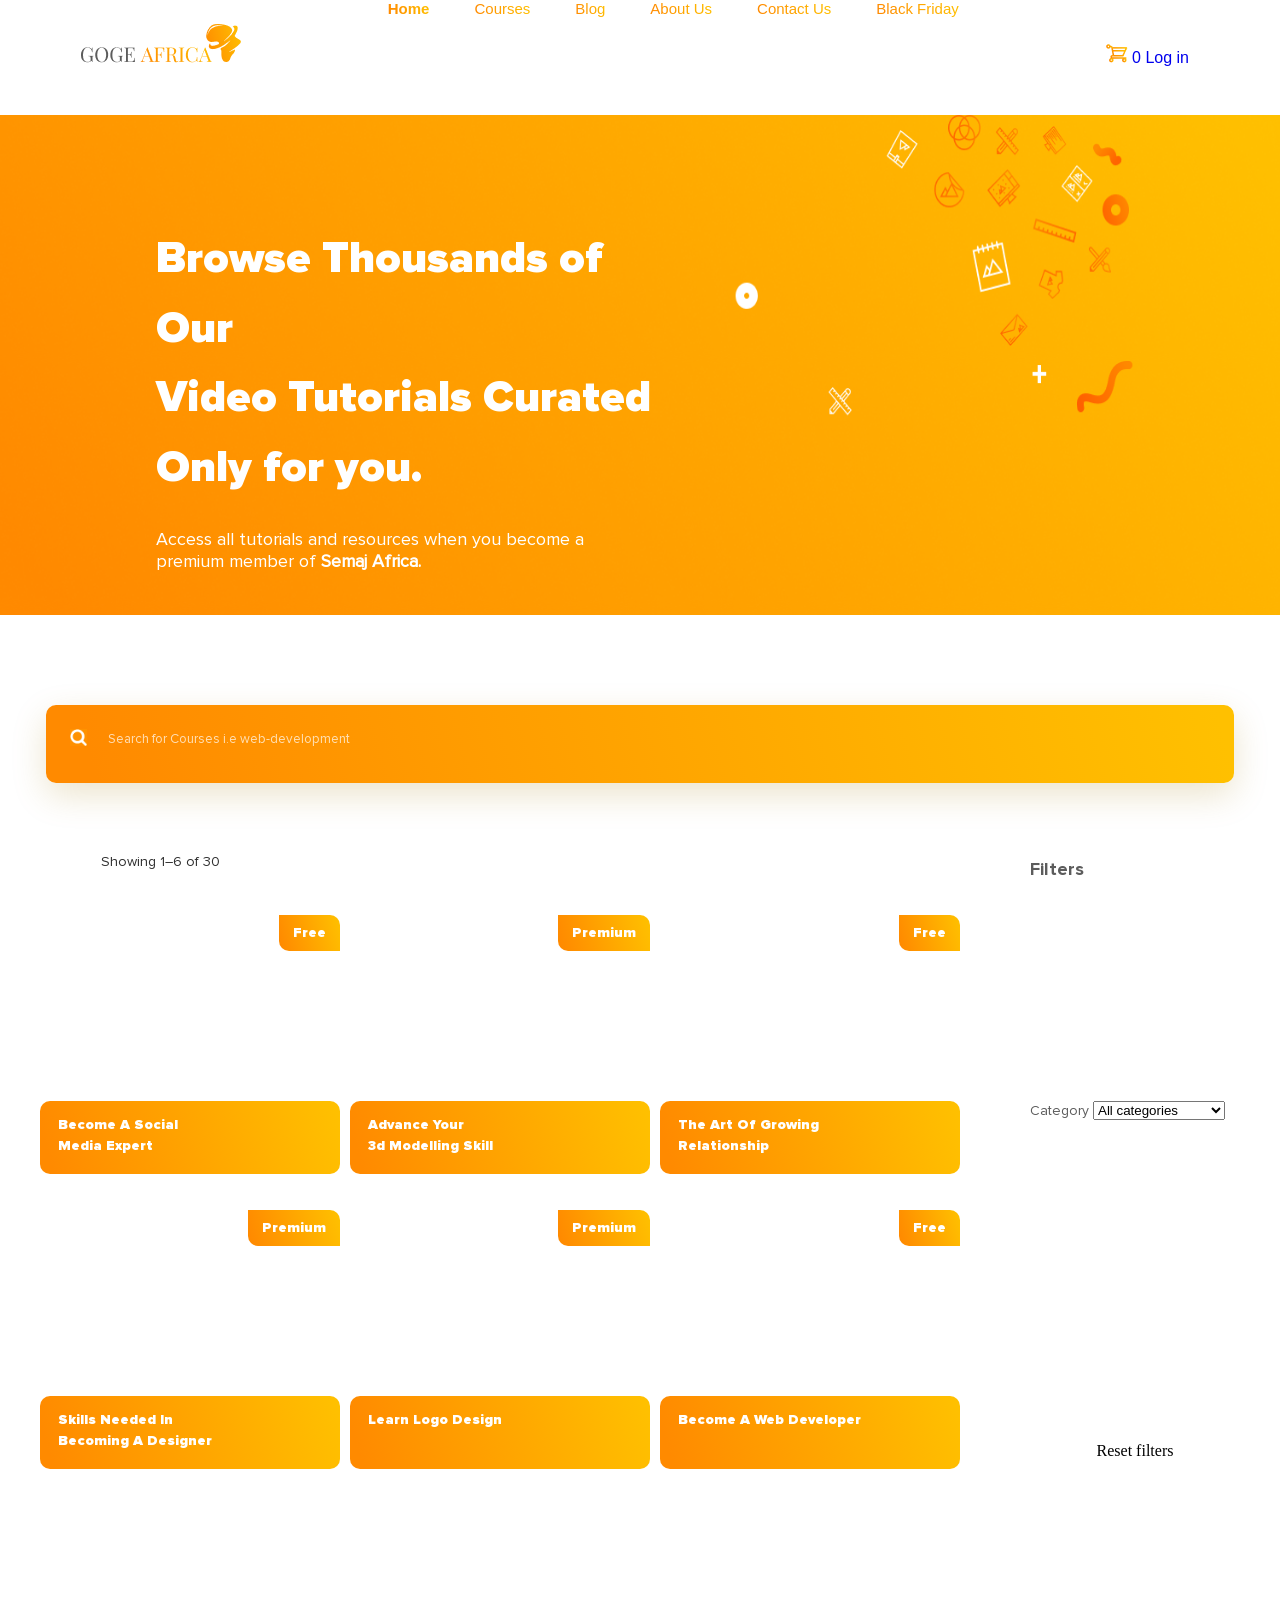
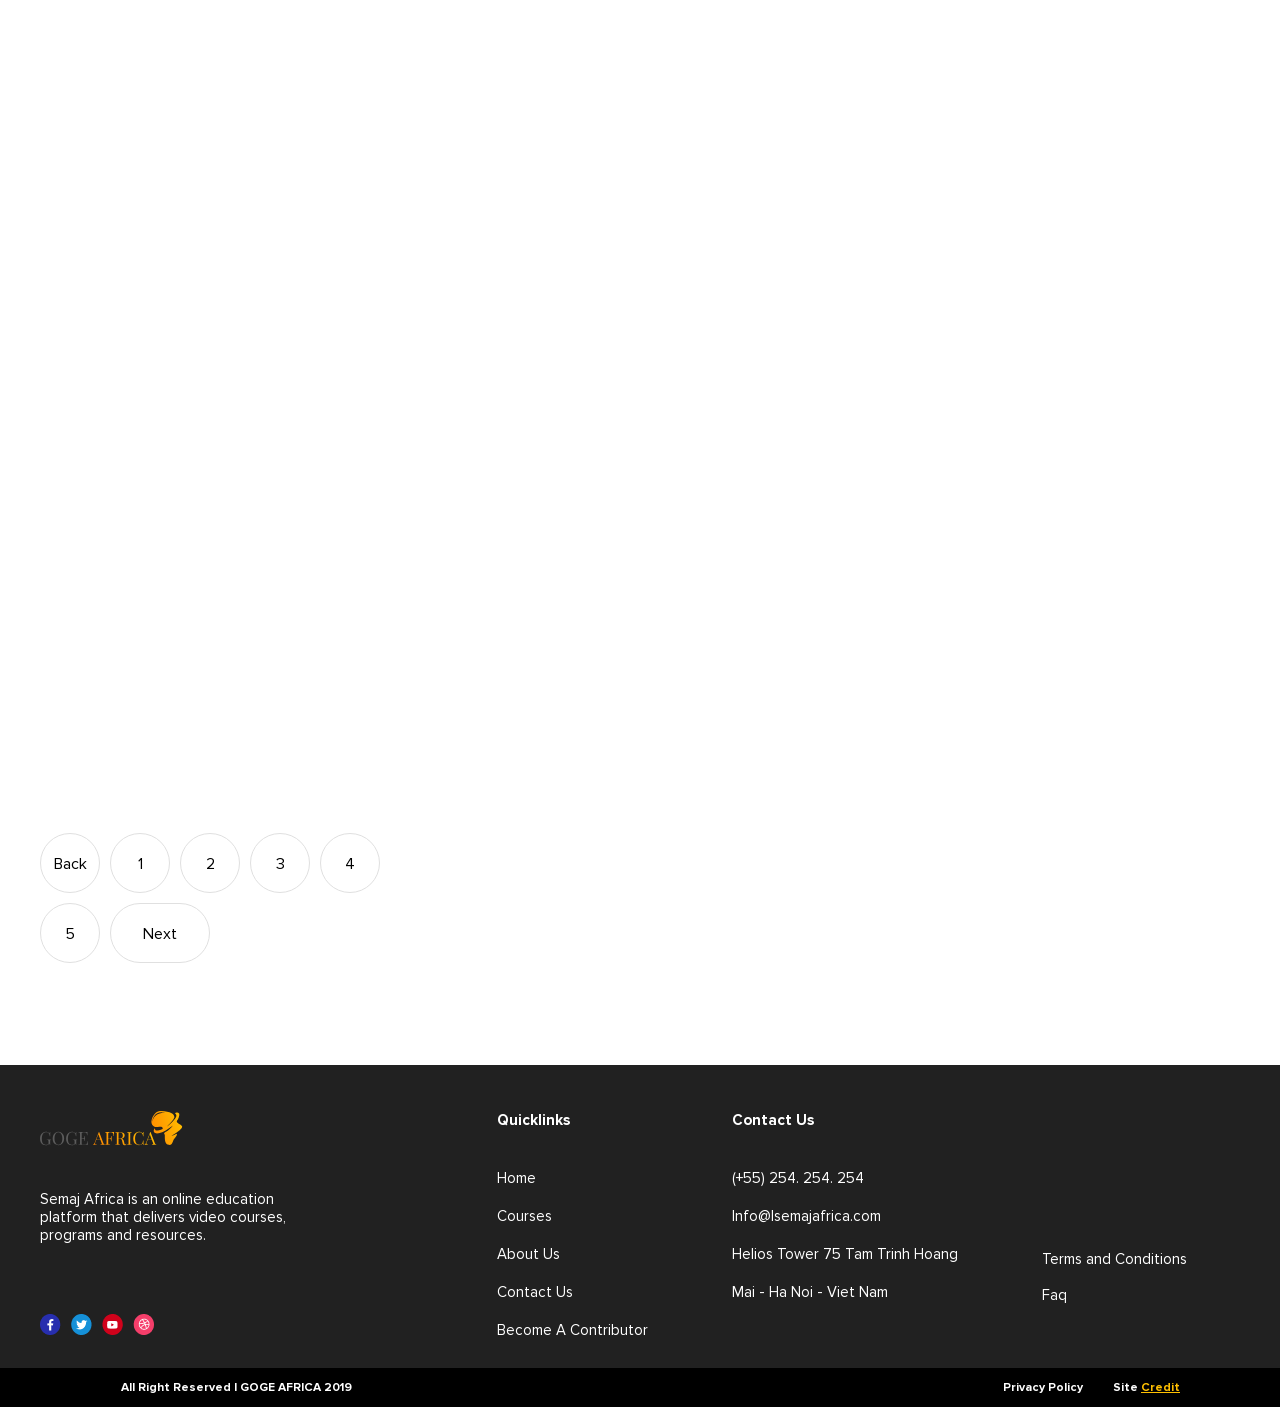
==== commit 256ca5a0: "a" ====
--- a/index.html
+++ b/index.html
@@ -4,7 +4,7 @@
         <meta charset="UTF-8" />
         <meta name="viewport" content="width=device-width, initial-scale=1.0" />
         <link rel="stylesheet" href="./styles/style.css" />
-        <title>Курсы</title>
+        <title>Courses</title>
     </head>
 
     <body>
@@ -39,7 +39,7 @@
                     </nav>
                     <div class="header__inner-right">
                         <a href="./Cart.html" class="header__cart-link">
-                            <img src="./img/basket.png" alt="Корзина" />
+                            <img src="./img/basket.png" alt="Cart" />
                             <span class="cart-count" id="headerCartCount">0</span>
                         </a>
                         <a class="header__btn header__btn--login" href="./Login.html">Log in</a>
@@ -90,7 +90,7 @@
                     <div class="wrapper-content">
                         <div class="link-page">
                             <div class="link-page-info">
-                                <span id="indexResultsInfo">Показано <span id="indexResultsFrom">1</span>–<span id="indexResultsTo">6</span> из <span id="indexResultsCount">30</span></span>
+                                <span id="indexResultsInfo">Showing <span id="indexResultsFrom">1</span>–<span id="indexResultsTo">6</span> of <span id="indexResultsCount">30</span></span>
                             </div>
                         </div>
 
@@ -336,17 +336,16 @@
                             </div>
                             </div>
                         </div>
-                        <div class="pagination" id="indexPagination" role="navigation" aria-label="Пагинация">
-                            <!-- Кнопки страниц подставляются через JS -->
-                        </div>
+                        <div class="pagination" id="indexPagination" role="navigation" aria-label="Pagination">
+                            </div>
                     </div>
 
                     <aside class="aside blackfriday-aside">
-                        <div class="aside__text blackfriday-aside-title">Фильтры</div>
+                        <div class="aside__text blackfriday-aside-title">Filters</div>
                         <div class="aside__text">
-                            <label class="blackfriday-label">Категория</label>
+                            <label class="blackfriday-label">Category</label>
                             <select class="blackfriday-select" id="indexFilterCategory">
-                                <option value="">Все категории</option>
+                                <option value="">All categories</option>
                                 <option value="Web Development">Web Development</option>
                                 <option value="Design">Design</option>
                                 <option value="Photography">Photography</option>
@@ -356,7 +355,7 @@
                                 <option value="Digital Marketing">Digital Marketing</option>
                             </select>
                         </div>
-                        <button type="button" class="blackfriday-reset-btn" id="indexFilterReset">Сбросить фильтры</button>
+                        <button type="button" class="blackfriday-reset-btn" id="indexFilterReset">Reset filters</button>
                     </aside>
                 </div>
             </div>
--- a/styles/style.css
+++ b/styles/style.css
@@ -239,50 +239,62 @@
 }
 .header {
   font-family: Roboto, sans-serif;
-  padding: 0 40px;
+  padding: 0 91px 0 81px;
   height: 115px;
   line-height: 115px;
 }
 .header .header__inner {
-  display: grid;
-  grid-template-columns: 1fr auto 1fr;
+  display: flex;
+  justify-content: space-between;
+}
+
+.header__inner-content {
+  display: flex;
   align-items: center;
-  gap: 24px;
-  width: 100%;
-}
-
-.header__logo {
-  justify-self: start;
-}
-
-.header__nav-center {
-  justify-self: center;
-}
-
-.header__nav-center .header__nav {
-  display: flex;
-  gap: 40px;
-  margin: 0;
-  padding: 0;
-  list-style: none;
+}
+.header__inner-content .header__inner-content-btns {
+  display: flex;
+  gap: 10px;
+  margin-left: 24px;
+}
+.header__inner-content .header__inner-content-btns button {
+  font-size: 14px;
+  font-weight: 700;
+  color: #fff;
+  width: 160px;
+  height: 56px;
+  line-height: 56px;
+  border-radius: 100px;
+  background: linear-gradient(254deg, #FFC000 1.55%, #FF8A00 95.8%);
+  box-shadow: 0px 12px 35px 0px rgba(160, 121, 0, 0.2);
+}
+
+.header__nav {
+  display: flex;
+  gap: 45px;
+}
+.header__nav img {
+  vertical-align: middle;
 }
 .header__nav .header__nav-link {
   font-family: Roboto, sans-serif;
   font-size: 15px;
+  font-style: normal;
   font-weight: 400;
   line-height: normal;
+  background-clip: text;
 }
 .header__nav .header__nav-link:first-child {
   font-weight: 700;
 }
-.header__nav-center li a {
+.header__nav li a {
   position: relative;
   background: linear-gradient(254deg, #FFC000 1.55%, #FF8A00 95.8%);
   background-clip: text;
   -webkit-background-clip: text;
   -webkit-text-fill-color: transparent;
 }
-.header__nav-center li a:hover::after {
+.header__nav li a:hover::after {
   content: " ";
   position: absolute;
   top: 20px;
@@ -293,116 +305,21 @@
   border-radius: 3px;
   background: linear-gradient(254deg, #FFC000 1.55%, #FF8A00 95.8%);
 }
-
-.header__inner-right {
-  justify-self: end;
-  display: flex;
-  align-items: center;
-  gap: 24px;
-}
-
-.header__cart-link {
-  display: inline-flex;
-  align-items: center;
-  gap: 6px;
+.header__nav .num {
   position: relative;
+  font-size: 5px;
+  text-align: center;
+  line-height: 13.538px;
+  color: white;
+}
+.header__nav .num::after {
   background: linear-gradient(254deg, #FFC000 1.55%, #FF8A00 95.8%);
-  background-clip: text;
-  -webkit-background-clip: text;
-  -webkit-text-fill-color: transparent;
-}
-.header__cart-link img {
-  vertical-align: middle;
-  -webkit-text-fill-color: initial;
-  filter: none;
-}
-.header__cart-link .cart-count {
-  display: inline-block;
-  font-family: Roboto, sans-serif;
-  font-size: 15px;
-  font-weight: 400;
-  background: linear-gradient(254deg, #FFC000 1.55%, #FF8A00 95.8%);
-  background-clip: text;
-  -webkit-background-clip: text;
-  -webkit-text-fill-color: transparent;
-  line-height: 1;
-}
-
-.header__btn {
-  font-size: 14px;
-  font-weight: 700;
-  color: #fff;
-  padding: 0 32px;
-  height: 56px;
-  line-height: 56px;
-  border-radius: 100px;
-  background: linear-gradient(254deg, #FFC000 1.55%, #FF8A00 95.8%);
-  box-shadow: 0px 12px 35px 0px rgba(160, 121, 0, 0.2);
-  text-decoration: none;
-  transition: filter 0.2s ease, transform 0.08s ease;
-}
-.header__btn:hover {
-  filter: brightness(1.05);
-}
-.header__btn:active {
-  transform: translateY(1px);
-}
-
-@media (max-width: 1024px) {
-  .header .header__inner {
-    grid-template-columns: 1fr 1fr;
-    grid-template-rows: auto auto;
-  }
-  .header__logo {
-    grid-column: 1;
-    grid-row: 1;
-  }
-  .header__nav-center {
-    grid-column: 1 / -1;
-    grid-row: 2;
-    justify-self: center;
-  }
-  .header__inner-right {
-    grid-column: 2;
-    grid-row: 1;
-  }
-  .header__nav-center .header__nav {
-    gap: 24px;
-    flex-wrap: wrap;
-    justify-content: center;
-  }
-}
-
-@media (max-width: 600px) {
-  .header {
-    padding: 0 16px;
-    height: auto;
-    line-height: 1.4;
-    padding-top: 16px;
-    padding-bottom: 16px;
-  }
-  .header .header__inner {
-    grid-template-columns: 1fr;
-    gap: 16px;
-  }
-  .header__logo {
-    grid-column: 1;
-    grid-row: 1;
-    justify-self: center;
-  }
-  .header__nav-center {
-    grid-column: 1;
-    grid-row: 2;
-  }
-  .header__nav-center .header__nav {
-    gap: 16px;
-    justify-content: center;
-  }
-  .header__inner-right {
-    grid-column: 1;
-    grid-row: 3;
-    justify-self: center;
-  }
+  bottom: 20px;
+  position: absolute;
+  content: "12";
+  border-radius: 50%;
+  width: 13.538px;
+  height: 13.538px;
 }
 
 .promo {
@@ -524,7 +441,7 @@
   display: grid;
   justify-items: center;
   grid-template-columns: repeat(3, 1fr);
-  grid-template-rows: auto;
+  grid-template-rows: repeat(5, 1fr);
   gap: 15px 10px;
 }
 .cards .card {
@@ -556,79 +473,39 @@
   text-align: center;
   padding: 7px 14px;
 }
-.cards .card .card-footer {
+.cards .card .card-title {
   position: absolute;
   bottom: 0;
-  left: 0;
-  right: 0;
-  padding: 13px 18px 14px;
-  border-radius: 0 0 10px 10px;
+  padding: 13px 18px 30px;
+  border-radius: 10px;
+  height: 73px;
+  width: 100%;
   background: linear-gradient(254deg, #FFC000 1.55%, #FF8A00 95.8%);
-}
-
-.cards .card .card-title {
-  position: static;
-  padding: 0;
-  height: auto;
-  width: 100%;
-  background: none;
-  border-radius: 0;
-  margin-bottom: 6px;
-}
-
-.cards .card .card-price,
-.cards .card .card-price-wrap .card-price {
-  display: block;
-  font-family: ProximaNova-Bold, Arial, sans-serif;
-  font-size: 15px;
-  color: #1a1a1a;
-  margin-bottom: 6px;
-}
-
-.cards .card .card-price-wrap {
-  margin-bottom: 6px;
 }
 
 .pagination {
   font-family: ProximaNova-Regular;
-  display: flex;
-  flex-wrap: wrap;
+  display: grid;
+  grid-template-columns: 60px 60px 60px 60px 100px;
+  grid-template-rows: auto;
   gap: 10px;
-  margin-top: 32px;
-  align-items: center;
-  justify-content: center;
+  margin-top: 59px;
 }
 .pagination .pagination-btn {
-  min-width: 44px;
-  height: 44px;
-  padding: 0 12px;
-  line-height: 44px;
+  width: 60px;
+  height: 60px;
+  line-height: 60px;
   text-align: center;
   border-radius: 100px;
   border: 1px solid #E0E0E0;
-  background: #fff;
-  color: #2F2F2F;
-  font-size: 14px;
-  cursor: pointer;
-  transition: background 0.2s, color 0.2s, border-color 0.2s;
-}
-.pagination .pagination-btn:hover:not(:disabled) {
+  background-color: linear-gradient(254deg, #FFC000 1.55%, #FF8A00 95.8%);
+}
+.pagination .pagination-btn:last-child {
+  width: 100px;
+}
+.pagination .pagination-btn:hover {
   background: linear-gradient(254deg, #FFC000 1.55%, #FF8A00 95.8%);
   color: #fff;
-  border-color: transparent;
-}
-.pagination .pagination-btn--active {
-  background: linear-gradient(254deg, #FFC000 1.55%, #FF8A00 95.8%);
-  color: #fff;
-  border-color: transparent;
-}
-.pagination .pagination-btn:disabled {
-  opacity: 0.5;
-  cursor: not-allowed;
-}
-.pagination .pagination-prev,
-.pagination .pagination-next {
-  min-width: 80px;
 }
 
 .aside {
@@ -824,16 +701,17 @@
   }
   .pagination {
     margin-top: 20px;
+    grid-template-columns: 40px 40px 40px 40px 80px !important;
+    grid-template-rows: auto;
+    justify-content: center !important;
   }
   .pagination .pagination-btn {
-    min-width: 40px;
-    height: 40px;
-    line-height: 40px;
-    padding: 0 8px;
-  }
-  .pagination .pagination-prev,
-  .pagination .pagination-next {
-    min-width: 64px;
+    width: 40px !important;
+    height: 40px !important;
+    line-height: 40px !important;
+  }
+  .pagination .pagination-btn:last-child {
+    width: 60px !important;
   }
   .aside {
     height: fit-content;
@@ -965,16 +843,17 @@
   }
   .pagination {
     margin-top: 20px;
+    grid-template-columns: 40px 40px 40px 40px 80px !important;
+    grid-template-rows: auto;
+    justify-content: center !important;
   }
   .pagination .pagination-btn {
-    min-width: 40px;
-    height: 40px;
-    line-height: 40px;
-    padding: 0 8px;
-  }
-  .pagination .pagination-prev,
-  .pagination .pagination-next {
-    min-width: 64px;
+    width: 40px !important;
+    height: 40px !important;
+    line-height: 40px !important;
+  }
+  .pagination .pagination-btn:last-child {
+    width: 60px !important;
   }
   .aside {
     height: fit-content;
@@ -1093,16 +972,16 @@
   }
   .pagination {
     margin-top: 20px;
+    grid-template-columns: 40px 40px 40px 40px 80px !important;
+    grid-template-rows: auto;
   }
   .pagination .pagination-btn {
-    min-width: 40px;
-    height: 40px;
-    line-height: 40px;
-    padding: 0 8px;
-  }
-  .pagination .pagination-prev,
-  .pagination .pagination-next {
-    min-width: 64px;
+    width: 40px !important;
+    height: 40px !important;
+    line-height: 40px !important;
+  }
+  .pagination .pagination-btn:last-child {
+    width: 60px !important;
   }
   .aside {
     text-align: center;
@@ -1176,560 +1055,3 @@
     gap: 10px;
   }
 }
-
-/* ========== Black Friday page ========== */
-.blackfriday-main {
-  min-height: 100vh;
-  display: flex;
-  flex-direction: column;
-}
-
-.blackfriday-banner {
-  position: relative;
-  padding: 60px 20px 80px;
-  overflow: hidden;
-}
-
-.blackfriday-banner__bg {
-  position: absolute;
-  inset: 0;
-  background: linear-gradient(135deg, #1a1a1a 0%, #2d2d2d 50%, #1a1a1a 100%);
-  z-index: 0;
-}
-
-.blackfriday-banner__bg::before {
-  content: "";
-  position: absolute;
-  inset: 0;
-  background: linear-gradient(254deg, rgba(255, 192, 0, 0.15) 0%, rgba(255, 138, 0, 0.08) 100%);
-  z-index: 1;
-}
-
-.blackfriday-banner .container {
-  position: relative;
-  z-index: 2;
-}
-
-.blackfriday-banner__inner {
-  text-align: center;
-  max-width: 640px;
-  margin: 0 auto;
-}
-
-.blackfriday-banner__title {
-  font-family: ProximaNova-Black, Arial, sans-serif;
-  font-size: clamp(36px, 6vw, 52px);
-  color: #fff;
-  margin-bottom: 12px;
-  letter-spacing: 0.02em;
-  text-shadow: 0 2px 20px rgba(255, 192, 0, 0.2);
-}
-
-.blackfriday-banner__subtitle {
-  font-family: ProximaNova-Regular, Arial, sans-serif;
-  font-size: 18px;
-  color: rgba(255, 255, 255, 0.9);
-  margin-bottom: 32px;
-}
-
-.countdown {
-  display: flex;
-  justify-content: center;
-  gap: 12px;
-  flex-wrap: wrap;
-}
-
-.countdown__item {
-  background: rgba(255, 255, 255, 0.1);
-  border: 1px solid rgba(255, 192, 0, 0.35);
-  border-radius: 12px;
-  padding: 16px 20px;
-  min-width: 72px;
-  text-align: center;
-  backdrop-filter: blur(8px);
-}
-
-.countdown__value {
-  display: block;
-  font-family: ProximaNova-Bold, Arial, sans-serif;
-  font-size: 28px;
-  color: #FFC000;
-  line-height: 1.2;
-}
-
-.countdown__label {
-  display: block;
-  font-family: ProximaNova-Regular, Arial, sans-serif;
-  font-size: 12px;
-  color: rgba(255, 255, 255, 0.75);
-  text-transform: lowercase;
-  margin-top: 4px;
-}
-
-.blackfriday-wrapper {
-  flex: 1;
-  padding-top: 40px;
-  padding-bottom: 40px;
-}
-
-.blackfriday-filters-row {
-  display: flex;
-  align-items: center;
-  margin-bottom: 8px;
-}
-
-.blackfriday-results {
-  font-family: ProximaNova-Regular, Arial, sans-serif;
-  font-size: 14px;
-  color: #5C5C5C;
-}
-
-.blackfriday-aside {
-  gap: 12px;
-  height: auto;
-  grid-template-rows: auto;
-  align-content: start;
-}
-
-.blackfriday-aside-title {
-  font-family: ProximaNova-Bold, Arial, sans-serif;
-  font-size: 18px;
-  color: #2F2F2F;
-}
-
-.blackfriday-label {
-  display: block;
-  margin-bottom: 6px;
-  font-size: 14px;
-  color: #5C5C5C;
-}
-
-.blackfriday-select {
-  width: 100%;
-  max-width: 220px;
-  padding: 10px 12px;
-  font-family: ProximaNova-Regular, Arial, sans-serif;
-  font-size: 14px;
-  color: #2F2F2F;
-  border: 1px solid #E0E0E0;
-  border-radius: 8px;
-  background: #fff;
-  cursor: pointer;
-}
-
-.blackfriday-select:focus {
-  outline: none;
-  border-color: #FFC000;
-  box-shadow: 0 0 0 2px rgba(255, 192, 0, 0.2);
-}
-
-.blackfriday-reset-btn {
-  font-family: ProximaNova-Bold, Arial, sans-serif;
-  font-size: 14px;
-  color: #FFFEFC;
-  padding: 14px 24px;
-  border-radius: 100px;
-  background: linear-gradient(254deg, #FFC000 1.55%, #FF8A00 95.8%);
-  box-shadow: 0px 12px 35px 0px rgba(160, 121, 0, 0.2);
-  cursor: pointer;
-  transition: transform 0.08s ease, filter 0.2s ease;
-}
-
-.blackfriday-reset-btn:hover {
-  filter: brightness(1.05);
-}
-
-.blackfriday-reset-btn:active {
-  transform: translateY(1px);
-}
-
-.blackfriday-empty {
-  text-align: center;
-  padding: 48px 20px;
-  font-family: ProximaNova-Regular, Arial, sans-serif;
-  font-size: 16px;
-  color: #5C5C5C;
-  background: #f5f5f5;
-  border-radius: 12px;
-}
-
-.blackfriday-empty__text {
-  margin-bottom: 8px;
-  font-size: 16px;
-}
-
-.blackfriday-empty__hint {
-  font-size: 14px;
-  color: #888;
-}
-
-.cards .card .card-badge {
-  position: absolute;
-  right: 0;
-  top: 0;
-  padding: 7px 14px;
-  border-top-right-radius: 10px;
-  border-bottom-left-radius: 10px;
-  font-family: ProximaNova-Bold, Arial, sans-serif;
-  font-size: 13px;
-  text-align: center;
-  background: linear-gradient(254deg, #FFC000 1.55%, #FF8A00 95.8%);
-  color: #1a1a1a;
-  z-index: 2;
-}
-
-.cards .card .card-badge.stock-out {
-  background: #5C5C5C;
-  color: #fff;
-}
-
-.cards .card .card-price-wrap {
-  display: flex;
-  align-items: baseline;
-  gap: 8px;
-  flex-wrap: wrap;
-  margin-bottom: 6px;
-}
-
-.cards .card .card-price-old {
-  font-family: ProximaNova-Regular, Arial, sans-serif;
-  font-size: 13px;
-  color: rgba(0, 0, 0, 0.5);
-  text-decoration: line-through;
-}
-
-.cards .card .card-add-plus {
-  position: absolute;
-  top: 12px;
-  left: 12px;
-  z-index: 3;
-  width: 36px;
-  height: 36px;
-  padding: 0;
-  border: none;
-  border-radius: 50%;
-  background: #fff;
-  color: #1a1a1a;
-  font-size: 22px;
-  line-height: 1;
-  font-weight: 300;
-  cursor: pointer;
-  display: flex;
-  align-items: center;
-  justify-content: center;
-  box-shadow: 0 2px 10px rgba(0, 0, 0, 0.15);
-  transition: transform 0.1s ease, background 0.2s ease, box-shadow 0.2s ease;
-}
-
-.cards .card .card-add-plus:hover:not(:disabled) {
-  background: #f0f0f0;
-  box-shadow: 0 3px 12px rgba(0, 0, 0, 0.2);
-  transform: scale(1.05);
-}
-
-.cards .card .card-add-plus:active:not(:disabled) {
-  transform: scale(0.98);
-}
-
-.cards .card .card-add-plus:disabled {
-  cursor: default;
-}
-
-.cards .card .card-add-plus--in-cart {
-  background: #2d2d2d;
-  color: #fff;
-  font-size: 16px;
-}
-
-.card-placeholder {
-  width: 300px;
-  height: 280px;
-  border-radius: 10px;
-  visibility: hidden;
-  pointer-events: none;
-}
-
-.toast-container {
-  position: fixed;
-  top: 24px;
-  left: 50%;
-  transform: translateX(-50%);
-  z-index: 9999;
-  display: flex;
-  flex-direction: column;
-  gap: 8px;
-  pointer-events: none;
-}
-
-.toast {
-  padding: 12px 24px;
-  border-radius: 12px;
-  font-family: ProximaNova-Regular, Arial, sans-serif;
-  font-size: 14px;
-  color: #1a1a1a;
-  background: linear-gradient(254deg, #FFC000 1.55%, #FF8A00 95.8%);
-  box-shadow: 0 8px 24px rgba(0, 0, 0, 0.15);
-  opacity: 0;
-  transform: translateY(-10px);
-  transition: opacity 0.3s ease, transform 0.3s ease;
-}
-
-.toast--visible {
-  opacity: 1;
-  transform: translateY(0);
-}
-
-@media (max-width: 768px) {
-  .blackfriday-banner {
-    padding: 40px 16px 60px;
-  }
-  .countdown {
-    gap: 8px;
-  }
-  .countdown__item {
-    min-width: 60px;
-    padding: 12px 14px;
-  }
-  .countdown__value {
-    font-size: 22px;
-  }
-  .blackfriday-select {
-    max-width: 100%;
-  }
-}
-
-/* ========== Cart page ========== */
-.cart-main {
-  min-height: 60vh;
-  padding: 48px 0 80px;
-  font-family: ProximaNova-Regular, Arial, sans-serif;
-}
-
-.cart-title {
-  font-family: ProximaNova-Bold, Arial, sans-serif;
-  font-size: 32px;
-  color: #1a1a1a;
-  margin-bottom: 32px;
-}
-
-.cart-content {
-  display: flex;
-  gap: 32px;
-  align-items: flex-start;
-}
-
-.cart-list {
-  flex: 1;
-  min-width: 0;
-  display: flex;
-  flex-direction: column;
-  gap: 16px;
-}
-
-.cart-item {
-  display: flex;
-  align-items: center;
-  gap: 20px;
-  padding: 16px 20px;
-  background: #fff;
-  border-radius: 12px;
-  box-shadow: 0 2px 12px rgba(0, 0, 0, 0.06);
-  border: 1px solid #eee;
-  transition: box-shadow 0.2s ease;
-}
-
-.cart-item:hover {
-  box-shadow: 0 4px 20px rgba(0, 0, 0, 0.08);
-}
-
-.cart-item__img {
-  width: 100px;
-  height: 70px;
-  min-width: 100px;
-  border-radius: 8px;
-  background-size: cover;
-  background-position: center;
-  background-repeat: no-repeat;
-}
-
-.cart-item__body {
-  flex: 1;
-  min-width: 0;
-}
-
-.cart-item__title {
-  font-family: ProximaNova-Bold, Arial, sans-serif;
-  font-size: 16px;
-  color: #1a1a1a;
-  margin: 0 0 6px 0;
-  line-height: 1.3;
-}
-
-.cart-item__price {
-  font-size: 15px;
-  color: #5C5C5C;
-  margin: 0;
-}
-
-.cart-item__remove {
-  width: 40px;
-  height: 40px;
-  min-width: 40px;
-  border: none;
-  border-radius: 50%;
-  background: #f5f5f5;
-  color: #5C5C5C;
-  font-size: 22px;
-  line-height: 1;
-  cursor: pointer;
-  display: flex;
-  align-items: center;
-  justify-content: center;
-  transition: background 0.2s ease, color 0.2s ease;
-}
-
-.cart-item__remove:hover {
-  background: #ffebee;
-  color: #c62828;
-}
-
-.cart-summary {
-  width: 320px;
-  flex-shrink: 0;
-  position: sticky;
-  top: 24px;
-}
-
-.cart-summary__inner {
-  padding: 24px;
-  background: linear-gradient(254deg, #FFC000 1.55%, #FF8A00 95.8%);
-  border-radius: 16px;
-  box-shadow: 0 8px 24px rgba(255, 138, 0, 0.25);
-}
-
-.cart-summary__title {
-  font-family: ProximaNova-Bold, Arial, sans-serif;
-  font-size: 18px;
-  color: #1a1a1a;
-  margin: 0 0 16px 0;
-}
-
-.cart-summary__total {
-  display: flex;
-  justify-content: space-between;
-  align-items: baseline;
-  margin: 0 0 20px 0;
-  font-size: 16px;
-  color: #1a1a1a;
-}
-
-.cart-summary__value {
-  font-family: ProximaNova-Bold, Arial, sans-serif;
-  font-size: 22px;
-}
-
-.cart-summary__btn {
-  display: block;
-  width: 100%;
-  padding: 14px 24px;
-  text-align: center;
-  font-family: ProximaNova-Bold, Arial, sans-serif;
-  font-size: 15px;
-  color: #1a1a1a;
-  background: #fff;
-  border-radius: 12px;
-  text-decoration: none;
-  box-shadow: 0 2px 10px rgba(0, 0, 0, 0.1);
-  transition: transform 0.08s ease, box-shadow 0.2s ease;
-}
-
-.cart-summary__btn:hover {
-  box-shadow: 0 4px 16px rgba(0, 0, 0, 0.15);
-  transform: translateY(-1px);
-}
-
-.cart-empty {
-  display: none;
-  text-align: center;
-  padding: 64px 24px;
-  max-width: 400px;
-  margin: 0 auto;
-}
-
-.cart-empty__icon {
-  font-size: 56px;
-  margin-bottom: 16px;
-  opacity: 0.6;
-}
-
-.cart-empty__text {
-  font-family: ProximaNova-Bold, Arial, sans-serif;
-  font-size: 20px;
-  color: #1a1a1a;
-  margin: 0 0 8px 0;
-}
-
-.cart-empty__hint {
-  font-size: 15px;
-  color: #5C5C5C;
-  margin: 0 0 24px 0;
-}
-
-.cart-empty__link {
-  display: inline-block;
-  padding: 14px 28px;
-  font-family: ProximaNova-Bold, Arial, sans-serif;
-  font-size: 15px;
-  color: #fff;
-  background: linear-gradient(254deg, #FFC000 1.55%, #FF8A00 95.8%);
-  border-radius: 100px;
-  text-decoration: none;
-  box-shadow: 0 4px 16px rgba(255, 138, 0, 0.3);
-  transition: transform 0.08s ease, box-shadow 0.2s ease;
-}
-
-.cart-empty__link:hover {
-  box-shadow: 0 6px 20px rgba(255, 138, 0, 0.4);
-  transform: translateY(-2px);
-}
-
-@media (max-width: 900px) {
-  .cart-content {
-    flex-direction: column;
-  }
-  .cart-summary {
-    width: 100%;
-    position: static;
-  }
-}
-
-@media (max-width: 600px) {
-  .cart-main {
-    padding: 32px 0 48px;
-  }
-  .cart-title {
-    font-size: 26px;
-    margin-bottom: 24px;
-  }
-  .cart-item {
-    flex-wrap: wrap;
-    gap: 12px;
-  }
-  .cart-item__img {
-    width: 100%;
-    height: 120px;
-    min-width: 0;
-  }
-  .cart-item__remove {
-    position: absolute;
-    top: 12px;
-    right: 12px;
-  }
-  .cart-item {
-    position: relative;
-    padding-top: 12px;
-  }
-  .cart-item__body {
-    padding-right: 44px;
-  }
-}
